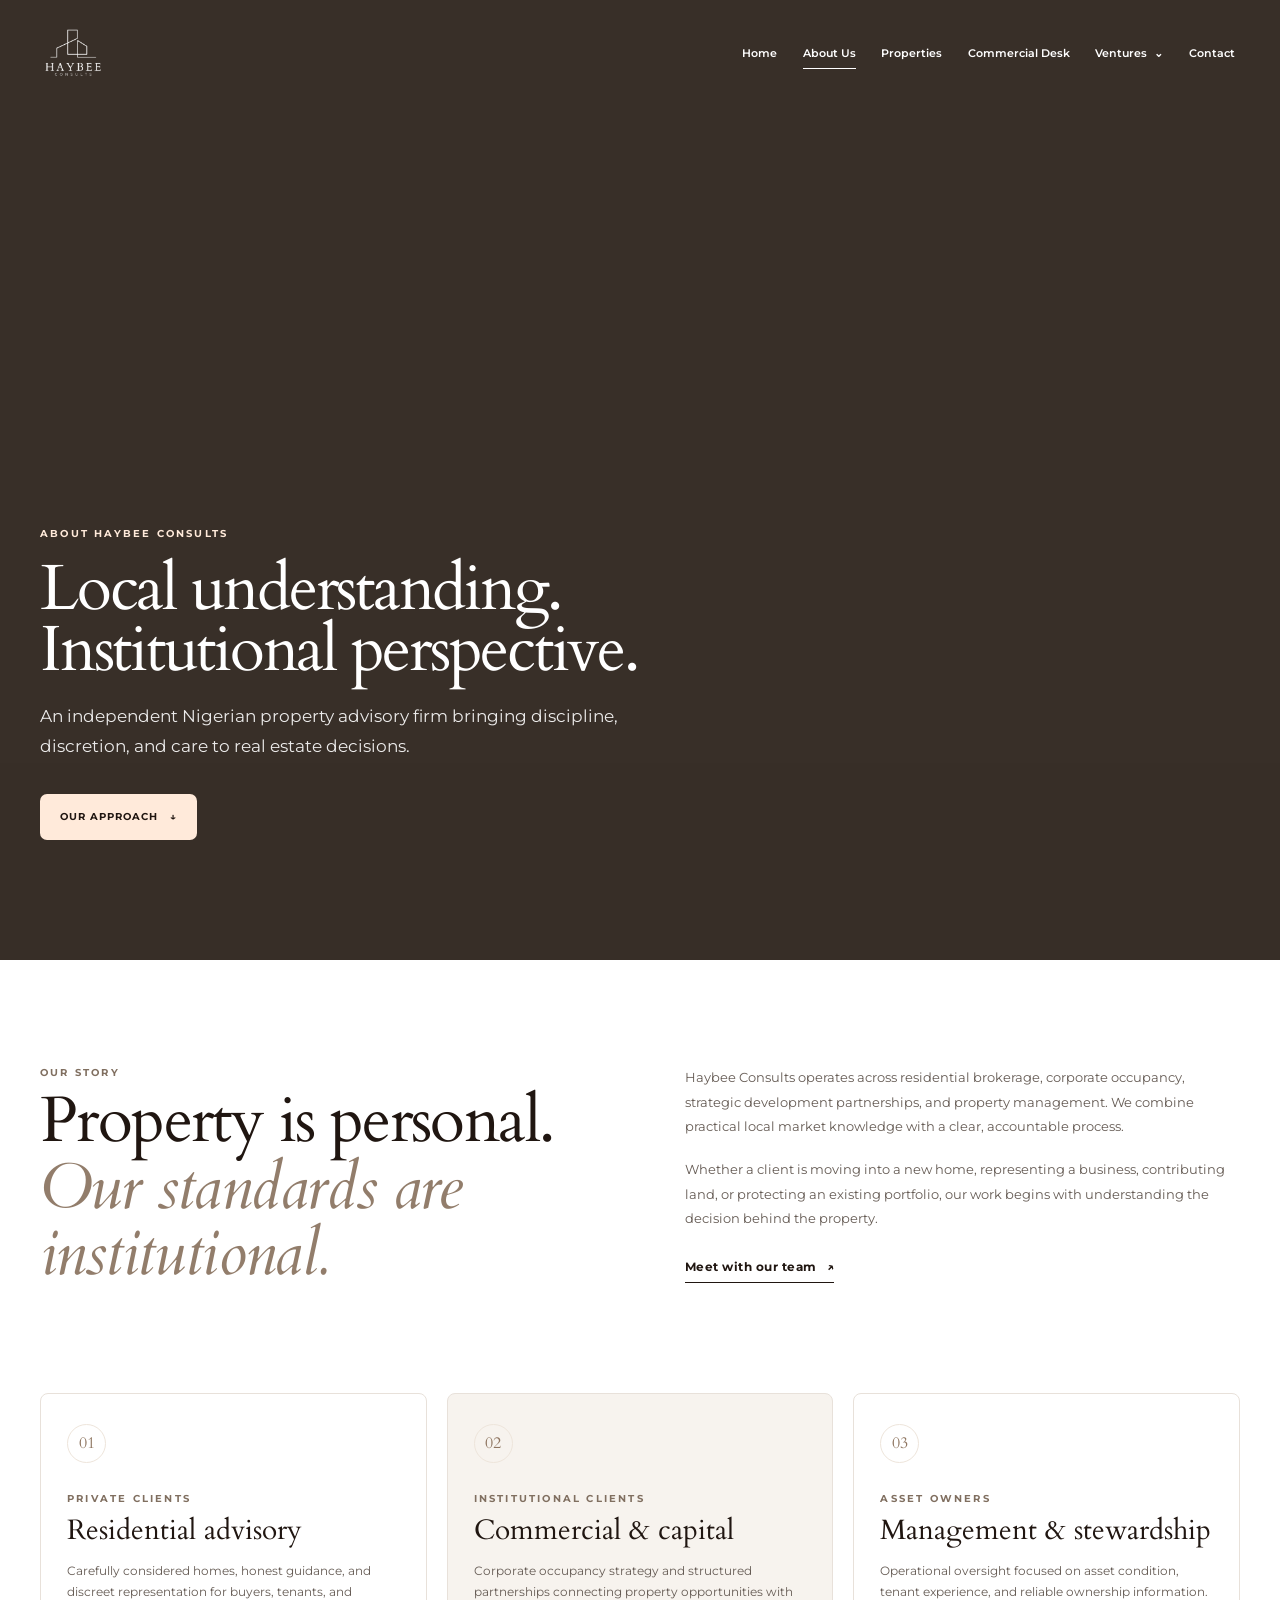
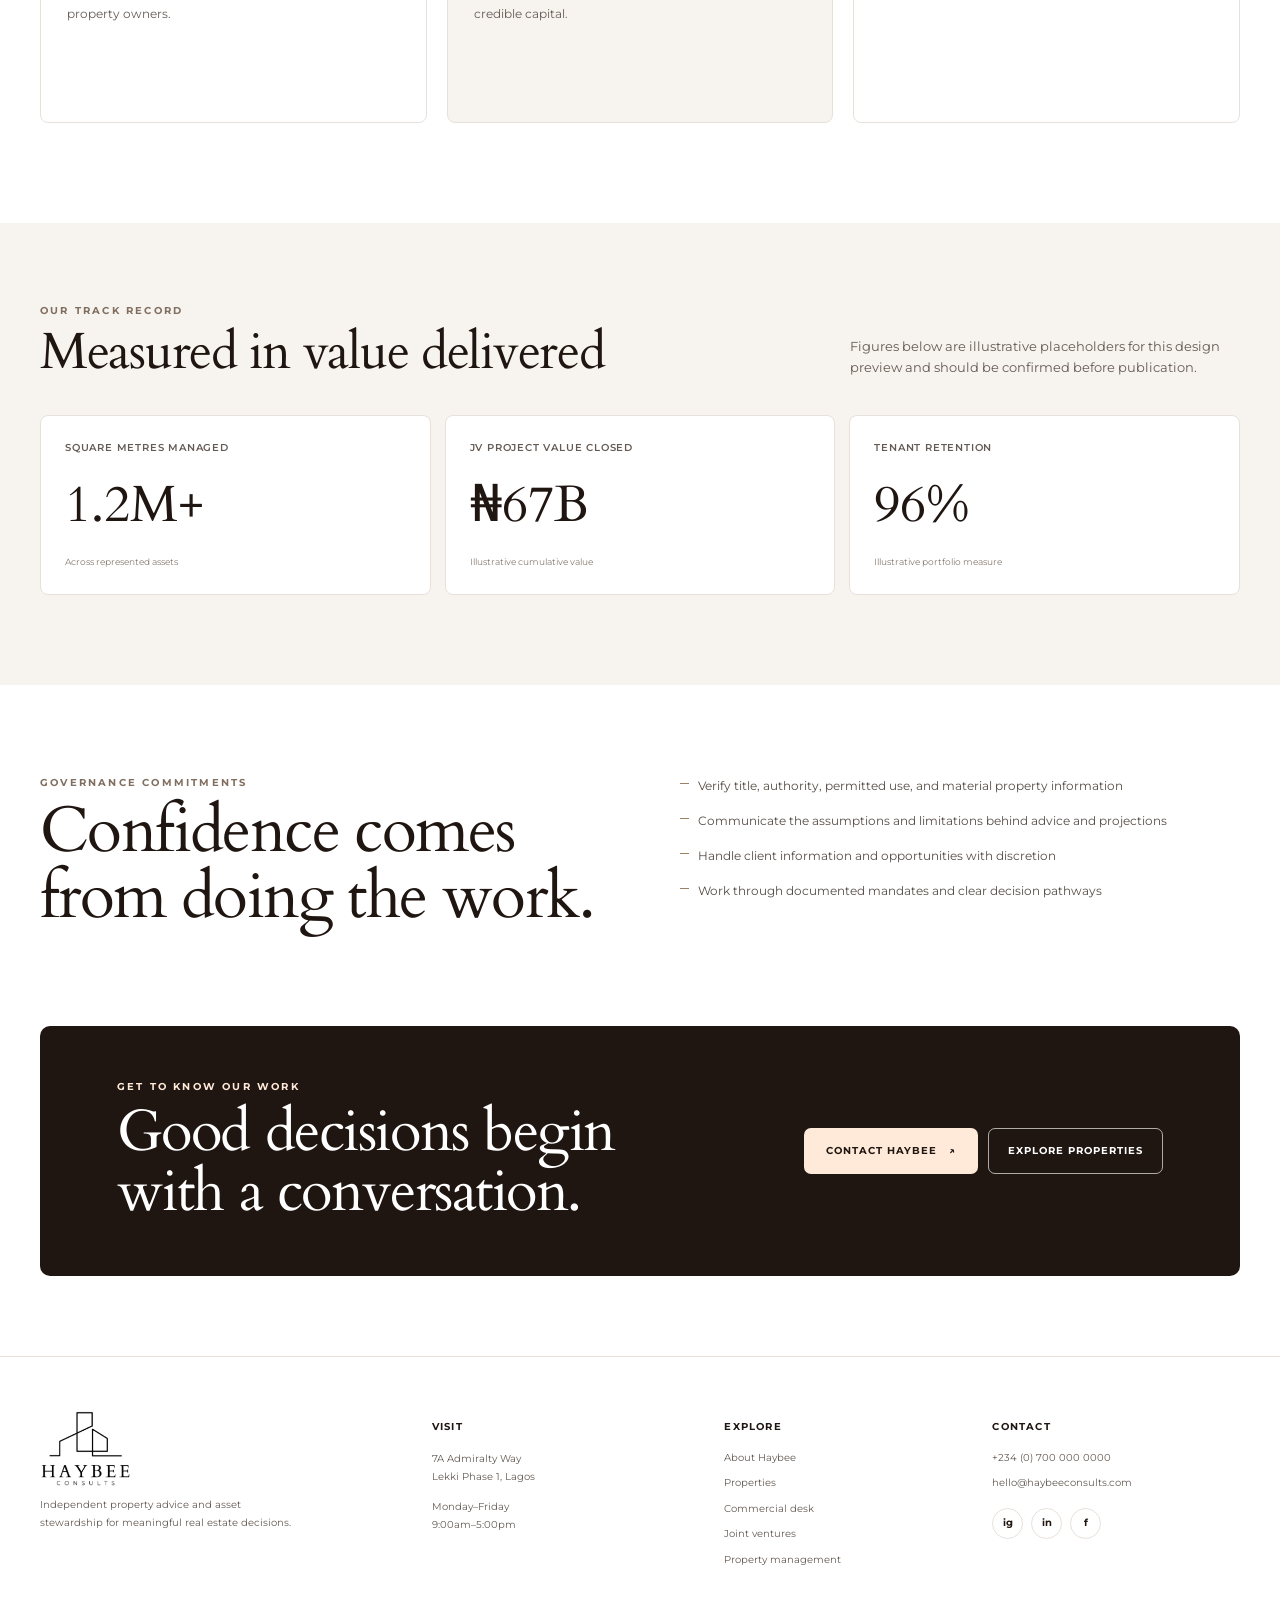
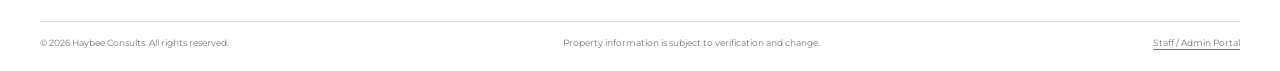
==== about.html @ 66739ade "first commit" ====
<!doctype html>
<html lang="en">
<head>
  <meta charset="utf-8"><meta name="viewport" content="width=device-width, initial-scale=1">
  <meta name="description" content="Learn about Haybee Consults, a Nigerian real estate and capital advisory firm.">
  <title>About Us | Haybee Consults</title>
  <link rel="preconnect" href="https://fonts.googleapis.com"><link rel="preconnect" href="https://fonts.gstatic.com" crossorigin>
  <link href="https://fonts.googleapis.com/css2?family=Cardo:wght@400;700&family=Montserrat:wght@400;500;600;700&display=swap" rel="stylesheet">
  <link rel="stylesheet" href="styles.css"><script defer src="app.js"></script>
</head>
<body>
  <header class="site-header"><a class="brand" href="index.html" aria-label="Haybee Consults home"><img src="assets/logo.png" alt="Haybee Consults"></a><button class="menu-toggle" type="button" aria-expanded="false" aria-label="Open navigation"><span></span><span></span></button><nav class="site-nav" aria-label="Main navigation"><a class="nav-link" href="index.html">Home</a><a class="nav-link active" href="about.html">About Us</a><a class="nav-link" href="properties.html">Properties</a><a class="nav-link" href="commercial.html">Commercial Desk</a><div class="nav-dropdown"><button class="dropdown-toggle" type="button" aria-expanded="false">Ventures <span aria-hidden="true">⌄</span></button><div class="dropdown-menu"><a href="joint-ventures.html">Joint Ventures</a><a href="property-management.html">Property Management</a></div></div><a class="nav-link" href="contact.html">Contact</a></nav></header>
  <main>
    <section class="hero hero-image" style="--hero-image:url('https://images.unsplash.com/photo-1448630360428-65456885c650?auto=format&fit=crop&w=2000&q=85')"><div class="hero-shade"></div><div class="hero-content"><p class="eyebrow light">About Haybee Consults</p><h1>Local understanding.<br>Institutional perspective.</h1><p class="hero-copy">An independent Nigerian property advisory firm bringing discipline, discretion, and care to real estate decisions.</p><a class="button button-light" href="#our-approach">Our approach <span aria-hidden="true">↓</span></a></div></section>
    <section class="section-wrap about-intro reveal" id="our-approach"><div><p class="eyebrow">Our story</p><h2>Property is personal.<br><em>Our standards are institutional.</em></h2></div><div><p>Haybee Consults operates across residential brokerage, corporate occupancy, strategic development partnerships, and property management. We combine practical local market knowledge with a clear, accountable process.</p><p>Whether a client is moving into a new home, representing a business, contributing land, or protecting an existing portfolio, our work begins with understanding the decision behind the property.</p><a class="text-link" href="contact.html">Meet with our team <span aria-hidden="true">↗</span></a></div></section>
    <section class="pillar-section section-wrap reveal"><article class="pillar-card"><span>01</span><p class="eyebrow">Private clients</p><h2>Residential advisory</h2><p>Carefully considered homes, honest guidance, and discreet representation for buyers, tenants, and property owners.</p></article><article class="pillar-card"><span>02</span><p class="eyebrow">Institutional clients</p><h2>Commercial &amp; capital</h2><p>Corporate occupancy strategy and structured partnerships connecting property opportunities with credible capital.</p></article><article class="pillar-card"><span>03</span><p class="eyebrow">Asset owners</p><h2>Management &amp; stewardship</h2><p>Operational oversight focused on asset condition, tenant experience, and reliable ownership information.</p></article></section>
    <section class="track-record reveal"><div class="section-wrap"><div class="section-heading"><div><p class="eyebrow">Our track record</p><h2>Measured in value delivered</h2></div><p class="section-intro">Figures below are illustrative placeholders for this design preview and should be confirmed before publication.</p></div><div class="metric-grid"><article><p>Square metres managed</p><strong>1.2M+</strong><span>Across represented assets</span></article><article><p>JV project value closed</p><strong>₦67B</strong><span>Illustrative cumulative value</span></article><article><p>Tenant retention</p><strong>96%</strong><span>Illustrative portfolio measure</span></article></div></div></section>
    <section class="section-wrap governance-section reveal"><div class="governance-copy"><p class="eyebrow">Governance commitments</p><h2>Confidence comes<br>from doing the work.</h2></div><ul class="dash-list"><li>Verify title, authority, permitted use, and material property information</li><li>Communicate the assumptions and limitations behind advice and projections</li><li>Handle client information and opportunities with discretion</li><li>Work through documented mandates and clear decision pathways</li></ul></section>
    <section class="cta-band section-wrap"><div><p class="eyebrow light">Get to know our work</p><h2>Good decisions begin<br>with a conversation.</h2></div><div class="cta-actions"><a class="button button-light" href="contact.html">Contact Haybee <span aria-hidden="true">↗</span></a><a class="button button-outline-light" href="properties.html">Explore properties</a></div></section>
  </main>
  <footer class="site-footer"><div class="footer-grid section-wrap"><div class="footer-about"><a class="footer-brand" href="index.html"><img src="assets/logo2.png" alt="Haybee Consults"></a><p>Independent property advice and asset stewardship for meaningful real estate decisions.</p></div><div><h2 class="footer-heading">Visit</h2><p>7A Admiralty Way<br>Lekki Phase 1, Lagos</p><p>Monday–Friday<br>9:00am–5:00pm</p></div><div><h2 class="footer-heading">Explore</h2><a href="about.html">About Haybee</a><a href="properties.html">Properties</a><a href="commercial.html">Commercial desk</a><a href="joint-ventures.html">Joint ventures</a><a href="property-management.html">Property management</a></div><div><h2 class="footer-heading">Contact</h2><a href="tel:+2347000000000">+234 (0) 700 000 0000</a><a href="mailto:hello@haybeeconsults.com">hello@haybeeconsults.com</a><div class="social-links"><a href="https://www.instagram.com/" aria-label="Instagram">ig</a><a href="https://www.linkedin.com/" aria-label="LinkedIn">in</a><a href="https://www.facebook.com/" aria-label="Facebook">f</a></div></div></div><div class="footer-bottom section-wrap"><p>© <span data-year></span> Haybee Consults. All rights reserved.</p><p>Property information is subject to verification and change.</p><a href="staff-portal.html">Staff / Admin Portal</a></div></footer>
</body>
</html>
---- styles.css ----
:root {
  --walnut: #201611;
  --charcoal: #212121;
  --cream: #ffeada;
  --paper: #fff;
  --sand: #f7f3ee;
  --sand-deep: #eee5db;
  --ink-soft: #655b54;
  --line: #e8e1da;
  --serif: "Cardo", Georgia, serif;
  --sans:
    "Montserrat", -apple-system, BlinkMacSystemFont, "Segoe UI", sans-serif;
  --content-width: 1200px;
}

* {
  box-sizing: border-box;
}
[hidden] {
  display: none !important;
}
html {
  scroll-behavior: smooth;
  scroll-padding-top: 100px;
}
body {
  margin: 0;
  color: var(--walnut);
  background: var(--paper);
  font-family: var(--sans);
  font-size: 15px;
  line-height: 1.65;
  -webkit-font-smoothing: antialiased;
}
body,
input,
select,
textarea,
button {
  font-family: var(--sans);
}
img,
video {
  display: block;
  max-width: 100%;
}
a {
  color: inherit;
  text-decoration: none;
}
button,
input,
select,
textarea {
  font: inherit;
}
button,
a {
  -webkit-tap-highlight-color: transparent;
}
::selection {
  color: var(--walnut);
  background: var(--cream);
}

.section-wrap {
  width: min(100% - 48px, var(--content-width));
  margin-inline: auto;
}
.section-heading {
  display: flex;
  align-items: end;
  justify-content: space-between;
  gap: 32px;
  margin-bottom: 36px;
}
.section-heading h2,
.intro h2,
.service-copy h2,
.form-layout h2,
.about-intro h2,
.governance-copy h2,
.contact-panel h2,
.deal-copy h2,
.cta-band h2 {
  margin: 8px 0 0;
  font: 400 clamp(2.45rem, 5vw, 4.3rem)/1.04 var(--serif);
  letter-spacing: -0.025em;
}
.section-heading h2 {
  font-size: clamp(2.2rem, 4vw, 3.4rem);
}
.eyebrow {
  margin: 0;
  color: #806f60;
  font-size: 10px;
  font-weight: 700;
  letter-spacing: 0.22em;
  line-height: 1.5;
  text-transform: uppercase;
}
.eyebrow.light {
  color: var(--cream);
}
.section-intro {
  max-width: 390px;
  margin: 0;
  color: var(--ink-soft);
  font-size: 13px;
}
.text-link {
  display: inline-flex;
  width: fit-content;
  align-items: center;
  gap: 10px;
  border-bottom: 1px solid currentColor;
  padding: 0 0 5px;
  font-size: 12px;
  font-weight: 700;
  letter-spacing: 0.04em;
  transition:
    color 0.2s ease,
    gap 0.2s ease;
}
.text-link:hover {
  gap: 15px;
  color: #866c56;
}

/* Floating navigation */
.site-header {
  position: fixed;
  z-index: 20;
  top: 18px;
  left: 50%;
  display: flex;
  width: min(calc(100% - 40px), 1260px);
  min-height: 70px;
  align-items: center;
  justify-content: space-between;
  gap: 24px;
  padding: 10px 24px;
  border: 1px solid transparent;
  border-radius: 12px;
  color: #fff;
  transform: translateX(-50%);
  transition:
    color 0.25s ease,
    background-color 0.25s ease,
    border-color 0.25s ease,
    box-shadow 0.25s ease,
    backdrop-filter 0.25s ease;
}
.site-header.scrolled {
  border-color: rgba(32, 22, 17, 0.08);
  color: var(--walnut);
  background: rgba(255, 255, 255, 0.86);
  box-shadow: 0 8px 30px rgba(32, 22, 17, 0.09);
  backdrop-filter: blur(18px);
  -webkit-backdrop-filter: blur(18px);
}
.brand {
  display: inline-flex;
  flex: 0 0 auto;
  align-items: center;
}
.brand img {
  width: 100%;
  height: 48px;
  object-fit: contain;
}
.site-header:not(.scrolled) .brand img {
  filter: brightness(0) invert(1);
}
.site-nav {
  display: flex;
  align-items: center;
  gap: clamp(12px, 2vw, 28px);
}
.nav-link,
.dropdown-toggle {
  position: relative;
  border: 0;
  padding: 8px 0;
  color: inherit;
  background: transparent;
  font-size: 11px;
  font-weight: 600;
  white-space: nowrap;
  transition: opacity 0.2s ease;
}
.nav-link::after,
.dropdown-toggle::after {
  position: absolute;
  right: 0;
  bottom: 1px;
  left: 0;
  height: 1px;
  background: currentColor;
  content: "";
  transform: scaleX(0);
  transform-origin: left;
  transition: transform 0.2s ease;
}
.nav-link:hover::after,
.nav-link.active::after,
.dropdown-toggle:hover::after {
  transform: scaleX(1);
}
.nav-dropdown {
  position: relative;
}
.dropdown-toggle {
  cursor: pointer;
}
.dropdown-toggle span {
  display: inline-block;
  margin-left: 4px;
  transition: transform 0.2s ease;
}
.nav-dropdown.open .dropdown-toggle span {
  transform: rotate(180deg);
}
.dropdown-menu {
  position: absolute;
  top: calc(100% + 15px);
  left: -18px;
  display: grid;
  min-width: 200px;
  gap: 2px;
  padding: 8px;
  border: 1px solid var(--line);
  border-radius: 10px;
  background: rgba(255, 255, 255, 0.98);
  box-shadow: 0 16px 36px rgba(32, 22, 17, 0.12);
  opacity: 0;
  pointer-events: none;
  transform: translateY(7px);
  transition:
    opacity 0.18s ease,
    transform 0.18s ease;
}
.nav-dropdown.open .dropdown-menu,
.nav-dropdown:hover .dropdown-menu,
.nav-dropdown:focus-within .dropdown-menu {
  opacity: 1;
  pointer-events: auto;
  transform: translateY(0);
}
.dropdown-menu a {
  padding: 10px 12px;
  border-radius: 6px;
  color: var(--walnut);
  font-size: 11px;
  transition: background 0.2s ease;
}
.dropdown-menu a:hover,
.dropdown-menu a.active {
  background: var(--sand);
}
.menu-toggle {
  display: none;
}
.portal-return {
  font-size: 12px;
  font-weight: 600;
}
.portal-page .site-header {
  border-color: var(--line);
  color: var(--walnut);
  background: rgba(255, 255, 255, 0.9);
  box-shadow: 0 8px 30px rgba(32, 22, 17, 0.08);
}
.portal-page .brand img {
  filter: none;
}
.property-page .site-header {
  border-color: var(--line);
  color: var(--walnut);
  background: rgba(255, 255, 255, 0.9);
  box-shadow: 0 8px 30px rgba(32, 22, 17, 0.08);
}
.property-page .brand img {
  filter: none;
}

/* Full-viewport page headers */
.hero {
  position: relative;
  display: flex;
  min-height: 100vh;
  min-height: 100svh;
  align-items: center;
  overflow: hidden;
  color: #fff;
  background-color: #51463c;
  background-position: center;
  background-size: cover;
}
.hero-image {
  background-image: var(--hero-image);
}
.hero-home {
  background: #4a423b;
}
.hero-video,
.hero-image::before {
  position: absolute;
  inset: 0;
  width: 100%;
  height: 100%;
  object-fit: cover;
}
.hero-image::before {
  background-image: var(--hero-image);
  background-position: center;
  background-size: cover;
  content: "";
}
.hero-shade {
  position: absolute;
  inset: 0;
  background: rgba(22, 16, 13, 0.43);
}
.hero-content {
  position: relative;
  z-index: 1;
  width: min(100% - 48px, var(--content-width));
  margin: 60px auto 0;
  padding: 60px 0 120px;
  animation: rise-in 0.8s both;
  position: relative;
  min-height: 100vh; /* or your desired full-screen height */
  display: flex;
  flex-direction: column;
  justify-content: flex-end; /* pushes content down to bottom */
  align-items: flex-start;
}
.hero-content h1 {
  max-width: 850px;
  margin: 18px 0 20px;
  font: 400 clamp(3rem, 5vw, 4rem)/0.95 var(--serif);
  letter-spacing: -0.035em;
}
.hero-copy {
  max-width: 600px;
  margin: 0 0 32px;
  color: rgba(255, 255, 255, 0.9);
  font-size: clamp(14px, 1.5vw, 17px);
  line-height: 1.8;
}
.scroll-cue {
  position: absolute;
  right: max(24px, calc((100vw - var(--content-width)) / 2));
  bottom: 34px;
  display: flex;
  align-items: center;
  gap: 14px;
  color: white;
  font-size: 10px;
  font-weight: 600;
  letter-spacing: 0.16em;
  text-transform: uppercase;
}
.scroll-cue span {
  font-size: 18px;
}
.button {
  display: inline-flex;
  min-height: 46px;
  align-items: center;
  justify-content: center;
  gap: 12px;
  border: 1px solid transparent;
  border-radius: 7px;
  padding: 12px 19px;
  cursor: pointer;
  font-size: 10px;
  font-weight: 700;
  letter-spacing: 0.1em;
  line-height: 1.35;
  text-align: center;
  text-transform: uppercase;
  transition:
    color 0.2s ease,
    background-color 0.2s ease,
    border-color 0.2s ease,
    transform 0.2s ease;
}
.button:hover {
  transform: translateY(-2px);
}
.button-light {
  color: var(--walnut);
  background: var(--cream);
}
.button-light:hover {
  background: #fff;
}
.button-dark {
  color: #fff;
  background: var(--walnut);
}
.button-dark:hover {
  background: #49372c;
}
.button-outline-light {
  border-color: rgba(255, 255, 255, 0.64);
  color: #fff;
  background: transparent;
}
.button-outline-light:hover {
  border-color: #fff;
  background: rgba(255, 255, 255, 0.1);
}
.button-outline-dark {
  border-color: var(--walnut);
  color: var(--walnut);
  background: transparent;
}
.button-outline-dark:hover {
  color: #fff;
  background: var(--walnut);
}

/* Homepage narrative and image panels */
.intro {
  max-width: 810px;
  padding-top: 106px;
  padding-bottom: 96px;
  text-align: center;
}
.intro h2 {
  margin-top: 14px;
}
.intro h2 em {
  color: #927d6b;
  font-weight: 400;
}
.intro > p:not(.eyebrow) {
  max-width: 620px;
  margin: 22px auto 0;
  color: var(--ink-soft);
  font-size: 14px;
  line-height: 1.9;
}
.intro .text-link {
  margin-top: 25px;
}
.service-section {
  display: grid;
  gap: 30px;
  padding-bottom: 100px;
}
.service-row {
  display: grid;
  min-height: 470px;
  grid-template-columns: 1fr 1fr;
  align-items: center;
  gap: clamp(36px, 8vw, 120px);
  padding: 32px;
  border-radius: 10px;
  background: var(--paper);
}
.service-row-reverse {
  background: var(--sand);
}
.service-row-reverse .service-copy {
  order: 2;
}
.service-row-reverse .service-photo {
  order: 1;
}
.service-copy {
  max-width: 460px;
  padding: 28px;
}
.service-copy h2 {
  margin-top: 14px;
  font-size: clamp(2.35rem, 4.2vw, 3.75rem);
}
.dash-list {
  display: grid;
  gap: 12px;
  margin: 24px 0 28px;
  padding: 0;
  color: #574d46;
  font-size: 12px;
  line-height: 1.75;
  list-style: none;
}
.dash-list li {
  position: relative;
  padding-left: 18px;
}
.dash-list li::before {
  position: absolute;
  top: 0.68em;
  left: 0;
  width: 9px;
  height: 1px;
  background: #9c8068;
  content: "";
}
.service-photo {
  display: block;
  width: 100%;
  aspect-ratio: 1;
  overflow: hidden;
  border-radius: 8px;
  background: var(--sand);
}
.service-photo img {
  width: 100%;
  height: 100%;
  object-fit: cover;
  transition: transform 0.7s cubic-bezier(0.2, 0.7, 0.2, 1);
}
.service-photo:hover img {
  transform: scale(1.035);
}
.featured-section {
  padding: 86px 0 100px;
  background: var(--sand);
}
.property-grid {
  display: grid;
  grid-template-columns: repeat(3, minmax(0, 1fr));
  gap: 28px;
}
.property-card {
  display: block;
  min-width: 0;
  transition: transform 0.25s ease;
}
.property-card:hover {
  transform: translateY(-4px);
}
.property-image {
  position: relative;
  overflow: hidden;
  aspect-ratio: 1 / 0.82;
  border-radius: 8px;
  background: var(--sand-deep);
}
.property-image img {
  width: 100%;
  height: 100%;
  object-fit: cover;
  transition: transform 0.6s ease;
}
.property-card:hover .property-image img {
  transform: scale(1.035);
}
.property-tag {
  position: absolute;
  bottom: 12px;
  left: 12px;
  max-width: calc(100% - 24px);
  border-radius: 4px;
  padding: 7px 10px;
  color: var(--walnut);
  background: rgba(255, 255, 255, 0.93);
  font-size: 9px;
  font-weight: 700;
  letter-spacing: 0.08em;
  text-transform: uppercase;
}
.property-info {
  display: flex;
  align-items: start;
  justify-content: space-between;
  gap: 12px;
  padding-top: 14px;
}
.property-info h3 {
  margin: 0;
  font: 400 21px/1.2 var(--serif);
}
.property-info p {
  margin: 6px 0 0;
  color: var(--ink-soft);
  font-size: 10px;
}
.property-info strong {
  flex: 0 0 auto;
  padding-top: 3px;
  font-size: 11px;
}
.featured-section .section-heading {
  align-items: end;
}

/* Inner pages */
.listing-section,
.content-section,
.contact-directory {
  padding-top: 90px;
  padding-bottom: 95px;
}
.filter-bar {
  display: flex;
  flex-wrap: wrap;
  align-items: end;
  gap: 14px;
  margin-bottom: 30px;
  padding: 17px;
  border: 1px solid var(--line);
  border-radius: 8px;
  background: #fff;
}
.filter-bar label {
  display: grid;
  min-width: 170px;
  gap: 6px;
  color: #75685d;
  font-size: 9px;
  font-weight: 700;
  letter-spacing: 0.13em;
  text-transform: uppercase;
}
.filter-bar select,
.contact-form input,
.contact-form select,
.contact-form textarea,
.inline-form input {
  width: 100%;
  min-height: 43px;
  border: 1px solid #ded5cc;
  border-radius: 5px;
  padding: 10px 12px;
  color: var(--walnut);
  background: #fff;
  font-size: 12px;
  outline: none;
  transition:
    border-color 0.2s ease,
    box-shadow 0.2s ease;
}
.price-filter input[type="range"] {
  min-height: 18px;
  margin: 4px 0;
  padding: 0;
  accent-color: var(--walnut);
}
.price-filter span {
  color: var(--ink-soft);
  font-size: 9px;
  font-weight: 500;
  letter-spacing: normal;
  text-transform: none;
}
.filter-bar select:focus,
.contact-form input:focus,
.contact-form select:focus,
.contact-form textarea:focus,
.inline-form input:focus {
  border-color: #967d68;
  box-shadow: 0 0 0 3px rgba(150, 125, 104, 0.12);
}
.filter-count {
  margin: 0 0 10px auto;
  color: var(--ink-soft);
  font-size: 10px;
}
.catalog-grid {
  row-gap: 36px;
}
.empty-state {
  margin: 30px 0;
  padding: 30px;
  border-radius: 8px;
  background: var(--sand);
  color: var(--ink-soft);
  text-align: center;
}
.commercial-grid {
  display: grid;
  grid-template-columns: repeat(2, minmax(0, 1fr));
  gap: 20px;
}
.commercial-card {
  padding: 30px;
  border: 1px solid var(--line);
  border-radius: 8px;
  background: #fff;
  transition:
    border-color 0.2s ease,
    transform 0.2s ease;
}
.commercial-card:hover {
  border-color: #c9b9a7;
  transform: translateY(-3px);
}
.commercial-card h3,
.directory-grid h3 {
  margin: 8px 0 20px;
  font: 400 30px/1.15 var(--serif);
}
.commercial-card dl {
  margin: 0 0 24px;
}
.commercial-card dl div {
  display: flex;
  justify-content: space-between;
  gap: 16px;
  padding: 12px 0;
  border-top: 1px solid var(--line);
  font-size: 11px;
}
.commercial-card dt {
  color: var(--ink-soft);
}
.commercial-card dd {
  margin: 0;
  font-weight: 600;
  text-align: right;
}
.content-section {
  padding-top: 85px;
}
.form-section {
  padding: 90px 0;
  background: var(--sand);
}
.form-layout {
  display: grid;
  grid-template-columns: 0.8fr 1.2fr;
  align-items: start;
  gap: 80px;
}
.form-layout > div {
  position: sticky;
  top: 120px;
}
.form-layout > div > p:not(.eyebrow) {
  max-width: 370px;
  margin-top: 20px;
  color: var(--ink-soft);
  font-size: 13px;
  line-height: 1.9;
}
.contact-form {
  display: grid;
  grid-template-columns: repeat(2, minmax(0, 1fr));
  gap: 17px;
  padding: 28px;
  border: 1px solid var(--line);
  border-radius: 8px;
  background: #fff;
}
.contact-form label,
.inline-form label {
  display: grid;
  align-content: start;
  gap: 7px;
  color: var(--walnut);
  font-size: 10px;
  font-weight: 700;
  letter-spacing: 0.04em;
}
.contact-form input,
.contact-form select,
.contact-form textarea {
  font-weight: 400;
  letter-spacing: normal;
  resize: vertical;
}
.form-wide {
  grid-column: 1 / -1;
}
.form-message {
  margin: 0;
  color: #526b4c;
  font-size: 11px;
  line-height: 1.6;
}
.cta-band {
  display: flex;
  min-height: 250px;
  align-items: center;
  justify-content: space-between;
  gap: 35px;
  margin-top: 0;
  margin-bottom: 80px;
  border-radius: 10px;
  padding: 42px clamp(28px, 6vw, 80px);
  color: #fff;
  background: var(--walnut);
}
.cta-band h2 {
  margin-top: 9px;
  font-size: clamp(2.4rem, 4.5vw, 3.65rem);
}
.cta-actions {
  display: flex;
  flex-wrap: wrap;
  justify-content: flex-end;
  gap: 10px;
}
.cta-actions .button {
  min-width: 174px;
}

/* Joint ventures, landlord services, about and contact */
.deal-section {
  display: grid;
  grid-template-columns: 0.85fr 1.15fr;
  align-items: start;
  gap: 70px;
  padding-top: 75px;
  padding-bottom: 100px;
}
.deal-copy {
  position: sticky;
  top: 120px;
  padding-top: 15px;
}
.deal-copy h2 {
  font-size: clamp(2.5rem, 4.3vw, 3.8rem);
}
.deal-copy .dash-list {
  margin-top: 27px;
}
.deal-form {
  grid-template-columns: 1fr;
}
.deal-form h3 {
  grid-column: 1 / -1;
  margin: 0 0 4px;
  font: 400 29px var(--serif);
}
.investment-section {
  padding: 90px 0;
  background: var(--sand);
}
.metric-grid {
  display: grid;
  grid-template-columns: repeat(3, minmax(0, 1fr));
  gap: 14px;
}
.metric-grid article {
  display: grid;
  min-height: 180px;
  align-content: space-between;
  padding: 24px;
  border: 1px solid var(--line);
  border-radius: 8px;
  background: #fff;
}
.metric-grid p {
  margin: 0;
  color: var(--ink-soft);
  font-size: 10px;
  font-weight: 600;
  letter-spacing: 0.08em;
  text-transform: uppercase;
}
.metric-grid strong {
  font: 400 clamp(2.4rem, 4vw, 3.7rem)/1 var(--serif);
}
.metric-grid span {
  color: #897b70;
  font-size: 9px;
}
.deal-structure {
  display: grid;
  grid-template-columns: 0.8fr 1fr 1.1fr;
  align-items: start;
  gap: 36px;
  margin-top: 34px;
  padding: 30px;
  border: 1px solid var(--line);
  border-radius: 8px;
  background: #fff;
}
.deal-structure h3 {
  margin: 8px 0;
  font: 400 30px/1.1 var(--serif);
}
.deal-structure .dash-list {
  margin-top: 0;
}
.inline-form {
  display: grid;
  gap: 10px;
}
.pillar-section {
  display: grid;
  grid-template-columns: repeat(3, minmax(0, 1fr));
  gap: 20px;
  padding-top: 25px;
  padding-bottom: 100px;
}
.pillar-card {
  position: relative;
  min-height: 330px;
  padding: 30px 26px;
  border: 1px solid var(--line);
  border-radius: 8px;
  background: #fff;
}
.pillar-card:nth-child(2) {
  background: var(--sand);
}
.pillar-card > span {
  display: inline-grid;
  width: 39px;
  height: 39px;
  place-items: center;
  border: 1px solid var(--sand-deep);
  border-radius: 50%;
  color: #8e7560;
  font: 16px var(--serif);
}
.pillar-card .eyebrow {
  margin-top: 28px;
}
.pillar-card h2 {
  margin: 8px 0 14px;
  font: 400 28px/1.15 var(--serif);
}
.pillar-card p:not(.eyebrow) {
  color: var(--ink-soft);
  font-size: 12px;
  line-height: 1.8;
}
.pillar-card .dash-list {
  gap: 7px;
  margin: 14px 0 0;
  font-size: 11px;
}
.about-intro {
  display: grid;
  grid-template-columns: 1fr 1fr;
  gap: 90px;
  padding-top: 105px;
  padding-bottom: 80px;
}
.about-intro h2 {
  font-size: clamp(2.6rem, 5vw, 4rem);
}
.about-intro h2 em {
  color: #927d6b;
}
.about-intro > div:nth-child(2) > p {
  margin: 0 0 18px;
  color: var(--ink-soft);
  font-size: 13px;
  line-height: 1.9;
}
.about-intro .text-link {
  margin-top: 8px;
}
.track-record {
  padding: 80px 0 90px;
  background: var(--sand);
}
.governance-section {
  display: grid;
  grid-template-columns: 1fr 1fr;
  gap: 80px;
  padding-top: 90px;
  padding-bottom: 95px;
}
.governance-copy h2 {
  font-size: clamp(2.6rem, 5vw, 4rem);
}
.governance-section .dash-list {
  margin-top: 0;
}
.directory-grid {
  display: grid;
  grid-template-columns: repeat(3, minmax(0, 1fr));
  gap: 18px;
}
.directory-grid article {
  display: flex;
  min-height: 220px;
  flex-direction: column;
  align-items: flex-start;
  padding: 25px;
  border: 1px solid var(--line);
  border-radius: 8px;
}
.directory-grid h3 {
  margin: 8px 0 14px;
}
.directory-grid > article > a {
  margin-top: 7px;
  color: var(--ink-soft);
  font-size: 11px;
}
.directory-grid > article > a:hover {
  color: var(--walnut);
  text-decoration: underline;
}
.contact-lower {
  display: grid;
  grid-template-columns: 1fr 1fr;
  align-items: start;
  gap: 30px;
  padding-top: 0;
  padding-bottom: 100px;
}
.map-card {
  overflow: hidden;
  border: 1px solid var(--line);
  border-radius: 8px;
}
.map-art {
  position: relative;
  display: grid;
  min-height: 390px;
  place-items: center;
  overflow: hidden;
  background: #eeeae2;
}
.map-art::before,
.map-art::after {
  position: absolute;
  width: 120%;
  height: 1px;
  background: #d3c9bd;
  content: "";
  transform: rotate(-24deg);
}
.map-art::after {
  transform: rotate(48deg);
}
.map-pin {
  position: relative;
  z-index: 1;
  display: grid;
  width: 45px;
  height: 45px;
  place-items: center;
  border: 1px solid rgba(32, 22, 17, 0.2);
  border-radius: 50%;
  color: #fff;
  background: var(--walnut);
  box-shadow: 0 0 0 9px rgba(32, 22, 17, 0.08);
  font-size: 12px;
}
.map-label {
  position: absolute;
  z-index: 1;
  bottom: 20px;
  left: 20px;
  min-width: 220px;
  padding: 15px 18px;
  border: 1px solid rgba(32, 22, 17, 0.08);
  border-radius: 6px;
  background: rgba(255, 255, 255, 0.95);
}
.map-label h3 {
  margin: 5px 0;
  font: 400 22px var(--serif);
}
.map-label p:last-child {
  margin: 0;
  color: var(--ink-soft);
  font-size: 10px;
}
.map-caption {
  display: flex;
  justify-content: space-between;
  gap: 14px;
  padding: 13px 15px;
  font-size: 10px;
}
.map-caption span {
  color: var(--ink-soft);
}
.contact-panel {
  padding: 18px;
}
.contact-panel h2 {
  margin-bottom: 22px;
  font-size: 38px;
}
.contact-panel .contact-form {
  padding: 0;
  border: 0;
}

/* Individual property detail */
.property-detail-page {
  padding-top: 100px;
}
.detail-back {
  margin-bottom: 22px;
}
.detail-layout {
  display: grid;
  grid-template-columns: 1.15fr 0.85fr;
  align-items: start;
  gap: 50px;
  padding-bottom: 85px;
}
.detail-image {
  overflow: hidden;
  aspect-ratio: 1 / 0.78;
  border-radius: 8px;
  background: var(--sand);
}
.detail-image img {
  width: 100%;
  height: 100%;
  object-fit: cover;
}
.detail-copy {
  padding-top: 12px;
}
.detail-copy h1 {
  margin: 10px 0;
  font: 400 clamp(2.7rem, 5vw, 4.4rem)/1.02 var(--serif);
}
.detail-price {
  display: block;
  margin: 18px 0;
  font: 400 30px var(--serif);
}
.detail-description {
  color: var(--ink-soft);
  font-size: 13px;
  line-height: 1.9;
}
.detail-facts {
  display: grid;
  grid-template-columns: repeat(2, minmax(0, 1fr));
  margin: 24px 0;
  border-top: 1px solid var(--line);
}
.detail-facts div {
  padding: 13px 8px 13px 0;
  border-bottom: 1px solid var(--line);
}
.detail-facts dt {
  color: var(--ink-soft);
  font-size: 9px;
  letter-spacing: 0.1em;
  text-transform: uppercase;
}
.detail-facts dd {
  margin: 4px 0 0;
  font-size: 12px;
  font-weight: 600;
}
.detail-features {
  margin: 22px 0 27px;
}
.detail-loading,
.detail-not-found {
  min-height: 320px;
  padding: 60px 0;
  color: var(--ink-soft);
}
.detail-cta-row {
  display: flex;
  flex-wrap: wrap;
  gap: 10px;
}
.detail-cta-row .button {
  min-width: 180px;
}

/* Footer */
.site-footer {
  padding-top: 54px;
  border-top: 1px solid var(--line);
  background: #fff;
}
.footer-grid {
  display: grid;
  grid-template-columns: 1.4fr 1fr 0.9fr 1fr;
  gap: 45px;
  padding-bottom: 44px;
}
.footer-brand img {
  width: 100%;
  height: 76px;
  object-fit: contain;
  object-position: left center;
  filter: brightness(0);
}
.footer-about p,
.footer-grid > div > p {
  max-width: 260px;
  margin: 9px 0 0;
  color: var(--ink-soft);
  font-size: 10px;
  line-height: 1.8;
}
.footer-grid > div > p + p {
  margin-top: 12px;
}
.footer-heading {
  margin: 9px 0 17px;
  font: 700 10px var(--sans);
  letter-spacing: 0.12em;
  text-transform: uppercase;
}
.footer-grid > div:not(.footer-about) > a:not(.footer-brand) {
  display: block;
  width: fit-content;
  margin: 0 0 9px;
  color: var(--ink-soft);
  font-size: 10px;
}
.footer-grid > div > a:hover {
  color: var(--walnut);
  text-decoration: underline;
  text-underline-offset: 3px;
}
.social-links {
  display: flex;
  gap: 8px;
  margin-top: 16px;
}
.social-links a {
  display: grid;
  width: 31px;
  height: 31px;
  place-items: center;
  border: 1px solid var(--line);
  border-radius: 50%;
  color: var(--walnut);
  font-size: 10px;
  font-weight: 700;
  transition:
    color 0.2s ease,
    background 0.2s ease;
}
.social-links a:hover {
  color: #fff;
  background: var(--walnut);
}
.footer-bottom {
  display: flex;
  flex-wrap: wrap;
  align-items: center;
  justify-content: space-between;
  gap: 12px;
  padding-top: 14px;
  padding-bottom: 20px;
  border-top: 1px solid var(--line);
  color: #81776e;
  font-size: 9px;
}
.footer-bottom p {
  margin: 0;
}
.footer-bottom a {
  text-decoration: underline;
  text-underline-offset: 3px;
}
.portal-content {
  min-height: 100vh;
  display: flex;
  flex-direction: column;
  align-items: flex-start;
  justify-content: center;
  padding-top: 90px;
  padding-bottom: 80px;
}
.portal-content h1 {
  max-width: 760px;
  margin: 12px 0;
  font: 400 clamp(3rem, 7vw, 6rem)/1 var(--serif);
}
.portal-content > p:not(.eyebrow) {
  max-width: 620px;
  margin: 0 0 25px;
  color: var(--ink-soft);
}

/* Entrance and scroll animations */
.reveal {
  opacity: 0;
  transform: translateY(22px);
  transition:
    opacity 0.7s ease,
    transform 0.7s cubic-bezier(0.2, 0.7, 0.2, 1);
}
.reveal.is-visible {
  opacity: 1;
  transform: translateY(0);
}
@keyframes rise-in {
  from {
    opacity: 0;
    transform: translateY(18px);
  }
  to {
    opacity: 1;
    transform: translateY(0);
  }
}
@media (prefers-reduced-motion: reduce) {
  *,
  *::before,
  *::after {
    scroll-behavior: auto !important;
    animation-duration: 0.01ms !important;
    animation-iteration-count: 1 !important;
    transition-duration: 0.01ms !important;
  }
  .reveal {
    opacity: 1;
    transform: none;
  }
}

@media (min-width: 1500px) {
  .hero-content {
    padding-top: 70px;
  }
}

@media (max-width: 1050px) {
  .site-header {
    width: min(calc(100% - 28px), 900px);
    min-height: 64px;
    padding-inline: 18px;
  }
  .brand img {
    width: 100%;
  }
  .site-nav {
    gap: 15px;
  }
  .nav-link,
  .dropdown-toggle {
    font-size: 10px;
  }
  .deal-section {
    gap: 35px;
  }
  .deal-structure {
    grid-template-columns: 1fr 1fr;
  }
  .deal-structure .inline-form {
    grid-column: 1 / -1;
    grid-template-columns: 1fr auto;
    align-items: end;
  }
  .deal-structure .inline-form .form-message {
    grid-column: 1 / -1;
  }
}
@media (max-width: 780px) {
  .section-wrap {
    width: min(100% - 36px, var(--content-width));
  }
  .site-header {
    top: 10px;
    width: calc(100% - 24px);
    min-height: 58px;
    padding: 7px 12px 7px 15px;
  }
  .brand img {
    width: 100%;
    height: 42px;
  }
  .menu-toggle {
    display: grid;
    width: 38px;
    height: 38px;
    align-content: center;
    justify-items: center;
    gap: 5px;
    border: 1px solid currentColor;
    border-radius: 6px;
    color: inherit;
    background: transparent;
    cursor: pointer;
  }
  .menu-toggle span {
    width: 16px;
    height: 1px;
    background: currentColor;
    transition: transform 0.2s ease;
  }
  .menu-toggle[aria-expanded="true"] span:first-child {
    transform: translateY(3px) rotate(45deg);
  }
  .menu-toggle[aria-expanded="true"] span:last-child {
    transform: translateY(-3px) rotate(-45deg);
  }
  .site-nav {
    position: absolute;
    top: calc(100% + 8px);
    right: 0;
    left: 0;
    display: none;
    align-items: stretch;
    gap: 0;
    padding: 10px 15px 15px;
    border: 1px solid rgba(32, 22, 17, 0.08);
    border-radius: 8px;
    color: var(--walnut);
    background: rgba(255, 255, 255, 0.97);
    box-shadow: 0 14px 32px rgba(32, 22, 17, 0.12);
  }
  .site-header.menu-open .site-nav {
    display: grid;
    animation: rise-in 0.2s both;
  }
  .nav-link,
  .dropdown-toggle {
    display: block;
    width: 100%;
    padding: 12px 4px;
    border-bottom: 1px solid var(--line);
    font-size: 12px;
    text-align: left;
  }
  .nav-link::after,
  .dropdown-toggle::after {
    display: none;
  }
  .dropdown-menu {
    position: static;
    display: none;
    min-width: 0;
    gap: 0;
    margin: 0 0 5px 10px;
    padding: 0 0 0 8px;
    border: 0;
    border-left: 1px solid var(--line);
    border-radius: 0;
    box-shadow: none;
    opacity: 1;
    pointer-events: auto;
    transform: none;
  }
  .nav-dropdown.open .dropdown-menu {
    display: grid;
  }
  .dropdown-menu a {
    padding: 10px;
  }
  .hero-content {
    width: min(100% - 40px, var(--content-width));
    margin-top: 45px;
    padding: 55px 0 85px;
  }
  .hero-content h1 {
    max-width: 650px;
    font-size: clamp(3rem, 5vw, 5rem);
  }
  .hero-copy {
    max-width: 500px;
  }
  .section-heading {
    align-items: flex-start;
    flex-direction: column;
    gap: 12px;
    margin-bottom: 26px;
  }
  .intro {
    padding-top: 78px;
    padding-bottom: 70px;
  }
  .service-section {
    gap: 20px;
    padding-bottom: 70px;
  }
  .service-row {
    min-height: 0;
    grid-template-columns: 1fr 1fr;
    gap: 20px;
    padding: 16px;
  }
  .service-copy {
    padding: 12px;
  }
  .service-copy h2 {
    font-size: clamp(2rem, 5vw, 2.8rem);
  }
  .service-copy .dash-list {
    gap: 8px;
    margin: 15px 0 19px;
    font-size: 10px;
  }
  .service-copy .text-link {
    font-size: 10px;
  }
  .featured-section {
    padding: 68px 0 72px;
  }
  .property-grid {
    grid-template-columns: repeat(2, minmax(0, 1fr));
    gap: 22px 16px;
  }
  .property-info {
    display: block;
  }
  .property-info strong {
    display: inline-block;
    margin-top: 8px;
  }
  .filter-bar {
    align-items: stretch;
  }
  .filter-bar label {
    flex: 1 1 42%;
    min-width: 140px;
  }
  .filter-count {
    flex: 1 0 100%;
    margin: 0;
  }
  .commercial-grid {
    gap: 14px;
  }
  .form-layout {
    grid-template-columns: 1fr;
    gap: 30px;
  }
  .form-layout > div,
  .deal-copy {
    position: static;
  }
  .deal-section {
    grid-template-columns: 1fr;
    gap: 28px;
    padding-top: 60px;
    padding-bottom: 70px;
  }
  .deal-copy {
    max-width: 620px;
  }
  .deal-structure {
    grid-template-columns: 1fr 1fr;
    gap: 22px;
    padding: 22px;
  }
  .deal-structure .inline-form {
    grid-column: 1 / -1;
  }
  .about-intro {
    grid-template-columns: 1fr;
    gap: 24px;
    padding-top: 76px;
    padding-bottom: 65px;
  }
  .governance-section {
    grid-template-columns: 1fr;
    gap: 25px;
    padding-top: 70px;
    padding-bottom: 70px;
  }
  .contact-lower {
    grid-template-columns: 1fr;
    gap: 28px;
    padding-bottom: 70px;
  }
  .contact-directory {
    padding-top: 70px;
    padding-bottom: 70px;
  }
  .directory-grid {
    grid-template-columns: repeat(2, minmax(0, 1fr));
  }
  .detail-layout {
    grid-template-columns: 1fr;
    gap: 25px;
  }
  .detail-image {
    aspect-ratio: 1 / 0.74;
  }
  .cta-band {
    min-height: 0;
    margin-bottom: 55px;
    padding: 32px;
  }
  .cta-actions {
    align-items: flex-start;
    flex-direction: column;
  }
  .cta-actions .button {
    min-width: 190px;
  }
  .footer-grid {
    grid-template-columns: repeat(2, minmax(0, 1fr));
    gap: 28px 24px;
  }
}
@media (max-width: 540px) {
  .section-wrap {
    width: min(100% - 32px, var(--content-width));
  }
  .hero {
    min-height: 100vh;
    min-height: 100svh;
  }
  .hero-content {
    width: min(100% - 34px, var(--content-width));
    margin-top: 45px;
    padding: 60px 0 120px;
  }
  .hero-content h1 {
    font-size: clamp(2.5rem, 5vw, 3rem);
  }
  .hero-copy {
    font-size: 13px;
  }
  .scroll-cue {
    right: 18px;
    bottom: 24px;
    font-size: 8px;
  }
  .intro {
    padding-top: 68px;
    padding-bottom: 60px;
  }
  .intro h2,
  .section-heading h2 {
    font-size: 2.45rem;
  }
  .service-section {
    gap: 15px;
  }
  .service-row,
  .service-row-reverse {
    grid-template-columns: 1fr;
    gap: 14px;
    padding: 14px;
  }
  .service-row-reverse .service-copy,
  .service-row-reverse .service-photo {
    order: initial;
  }
  .service-copy {
    padding: 11px 6px 12px;
  }
  .service-copy h2 {
    font-size: 2.45rem;
  }
  .service-copy .dash-list {
    font-size: 11px;
  }
  .service-photo {
    aspect-ratio: 1;
  }
  .property-grid {
    grid-template-columns: 1fr;
    gap: 24px;
  }
  .property-info {
    display: flex;
  }
  .property-info strong {
    margin-top: 0;
  }
  .property-image {
    aspect-ratio: 1 / 0.8;
  }
  .listing-section,
  .content-section {
    padding-top: 62px;
    padding-bottom: 65px;
  }
  .filter-bar {
    gap: 12px;
  }
  .filter-bar label {
    flex-basis: 100%;
  }
  .commercial-grid {
    grid-template-columns: 1fr;
  }
  .commercial-card {
    padding: 23px;
  }
  .form-section {
    padding: 65px 0;
  }
  .contact-form {
    grid-template-columns: 1fr;
    gap: 14px;
    padding: 20px;
  }
  .form-wide {
    grid-column: auto;
  }
  .deal-structure {
    grid-template-columns: 1fr;
  }
  .deal-structure .inline-form {
    grid-column: auto;
    grid-template-columns: 1fr;
  }
  .deal-structure .inline-form .form-message {
    grid-column: auto;
  }
  .metric-grid {
    grid-template-columns: 1fr;
  }
  .metric-grid article {
    min-height: 150px;
  }
  .pillar-section {
    grid-template-columns: 1fr;
    gap: 13px;
    padding-bottom: 65px;
  }
  .pillar-card {
    min-height: 0;
    padding: 23px;
  }
  .pillar-card .eyebrow {
    margin-top: 19px;
  }
  .track-record,
  .investment-section {
    padding: 65px 0;
  }
  .directory-grid {
    grid-template-columns: 1fr;
  }
  .directory-grid article {
    min-height: 0;
  }
  .map-art {
    min-height: 300px;
  }
  .map-caption {
    align-items: flex-start;
    flex-direction: column;
    gap: 4px;
  }
  .contact-panel {
    padding: 4px 0;
  }
  .contact-panel .contact-form {
    padding: 0;
  }
  .cta-band {
    align-items: stretch;
    flex-direction: column;
    gap: 25px;
    margin-bottom: 42px;
    padding: 27px 22px;
  }
  .cta-band h2 {
    font-size: 2.55rem;
  }
  .cta-actions {
    flex-direction: column;
    justify-content: flex-start;
  }
  .cta-actions .button {
    flex: 1 1 100%;
  }
  .footer-grid {
    grid-template-columns: 1fr 1fr;
    gap: 25px 18px;
    padding-bottom: 32px;
  }
  .footer-about {
    grid-column: 1 / -1;
  }
  .footer-bottom {
    align-items: flex-start;
    flex-direction: column;
    padding-top: 13px;
  }
  .footer-brand img {
    height: 64px;
  }
  .property-detail-page {
    padding-top: 83px;
  }
  .detail-layout {
    padding-bottom: 60px;
  }
  .detail-cta-row {
    align-items: stretch;
    flex-direction: column;
  }
  .portal-content {
    padding-top: 85px;
  }
}
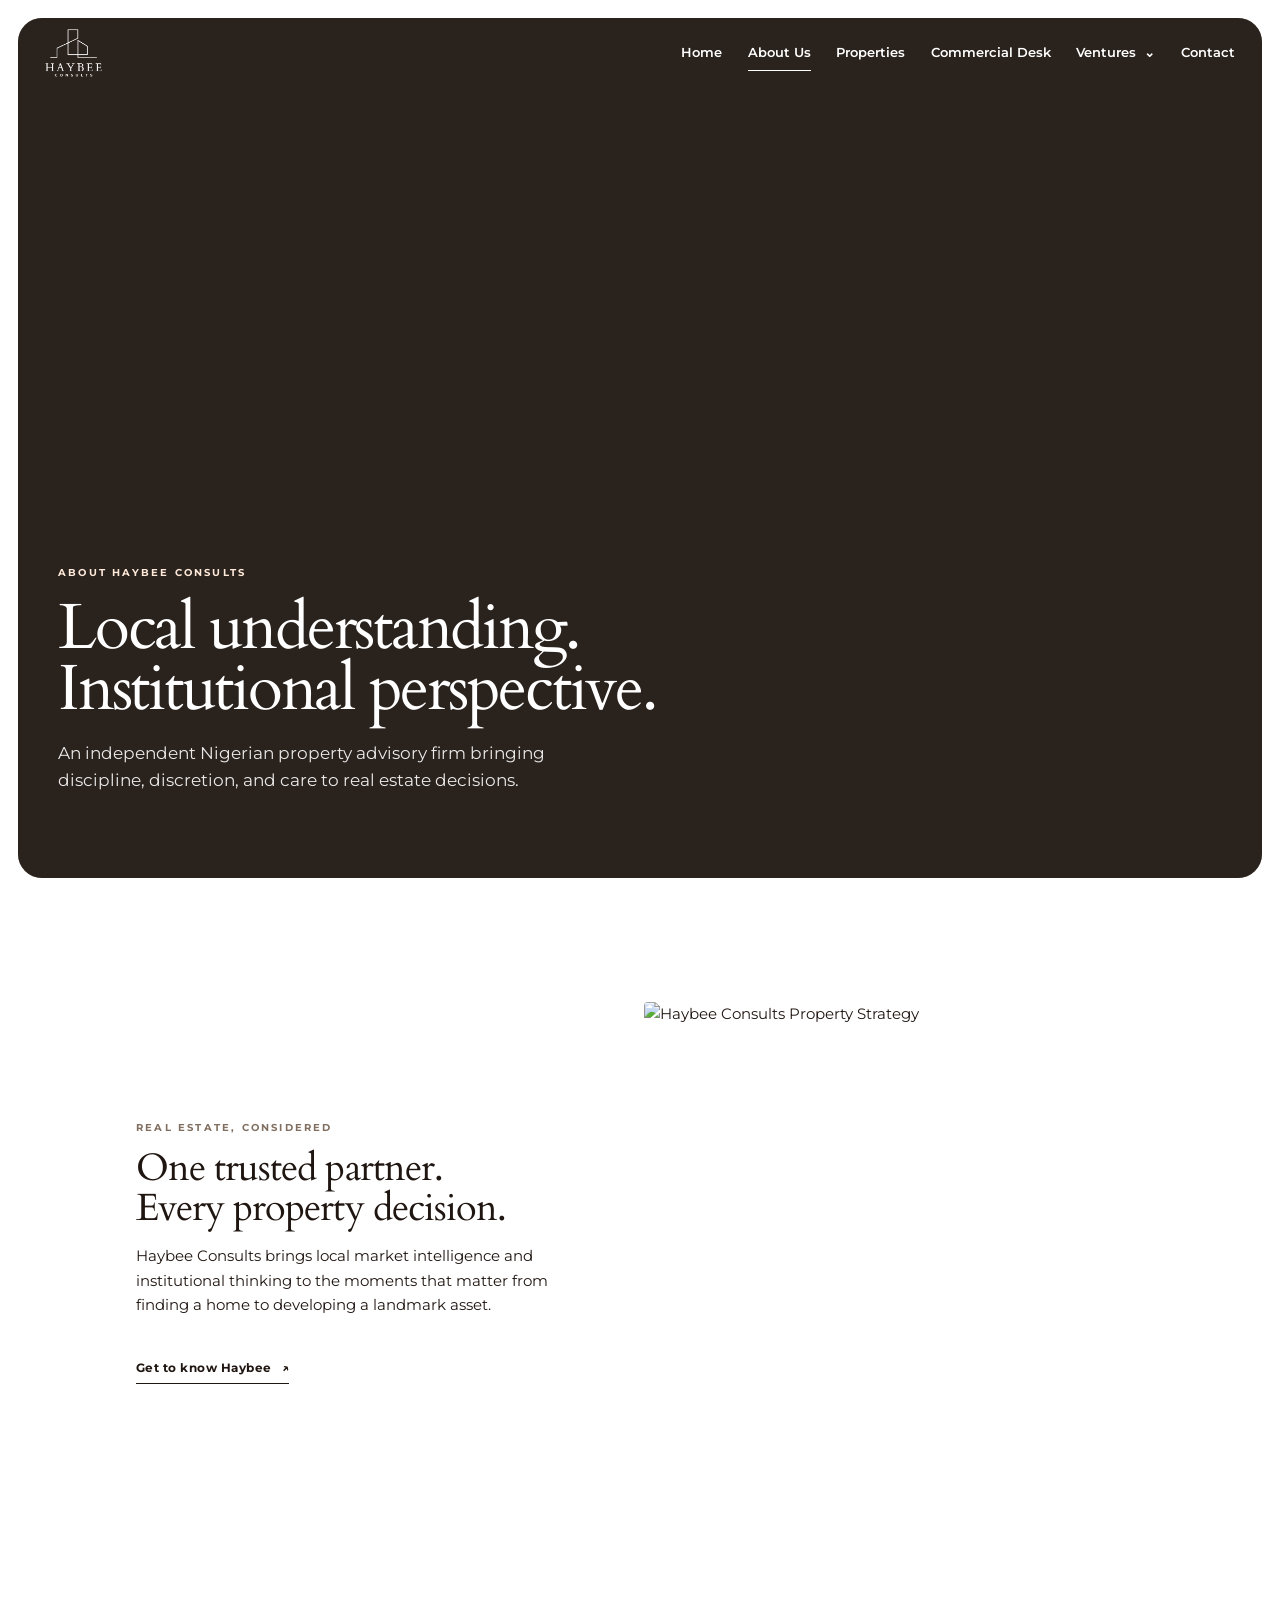
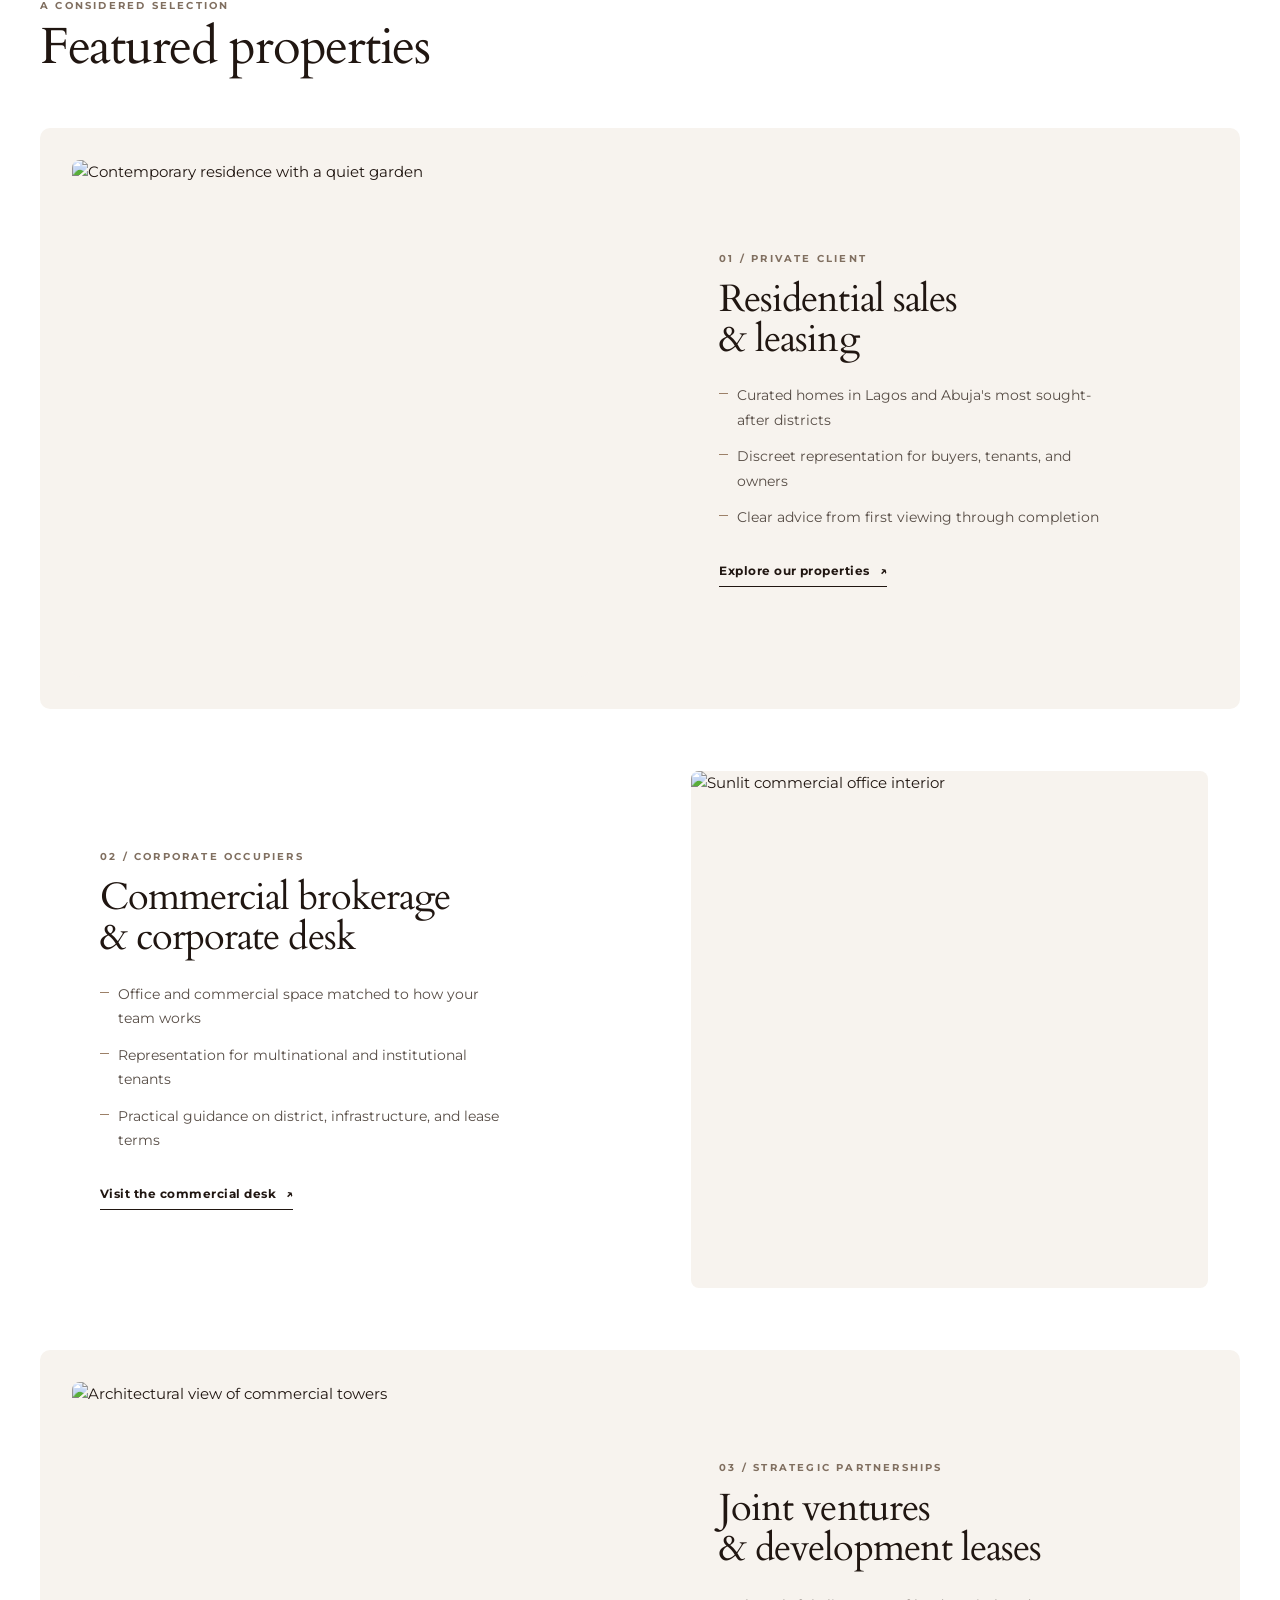
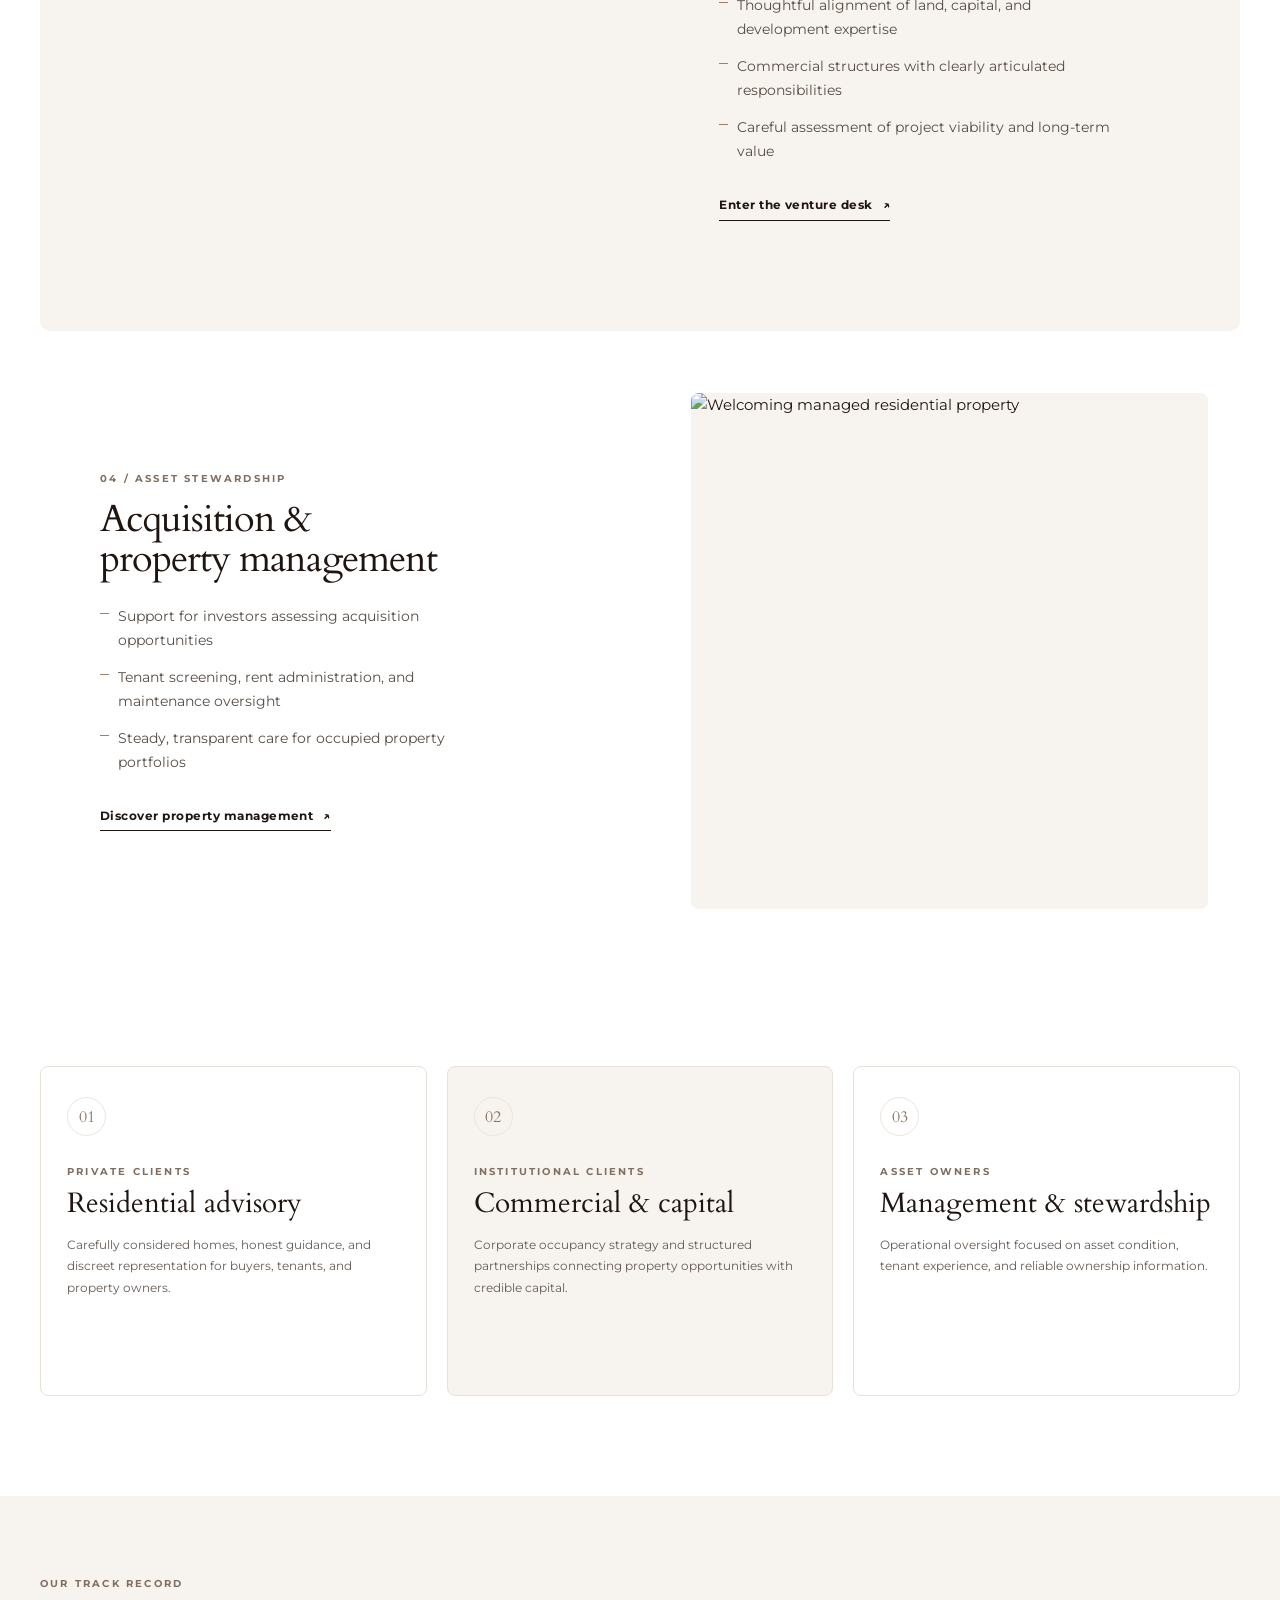
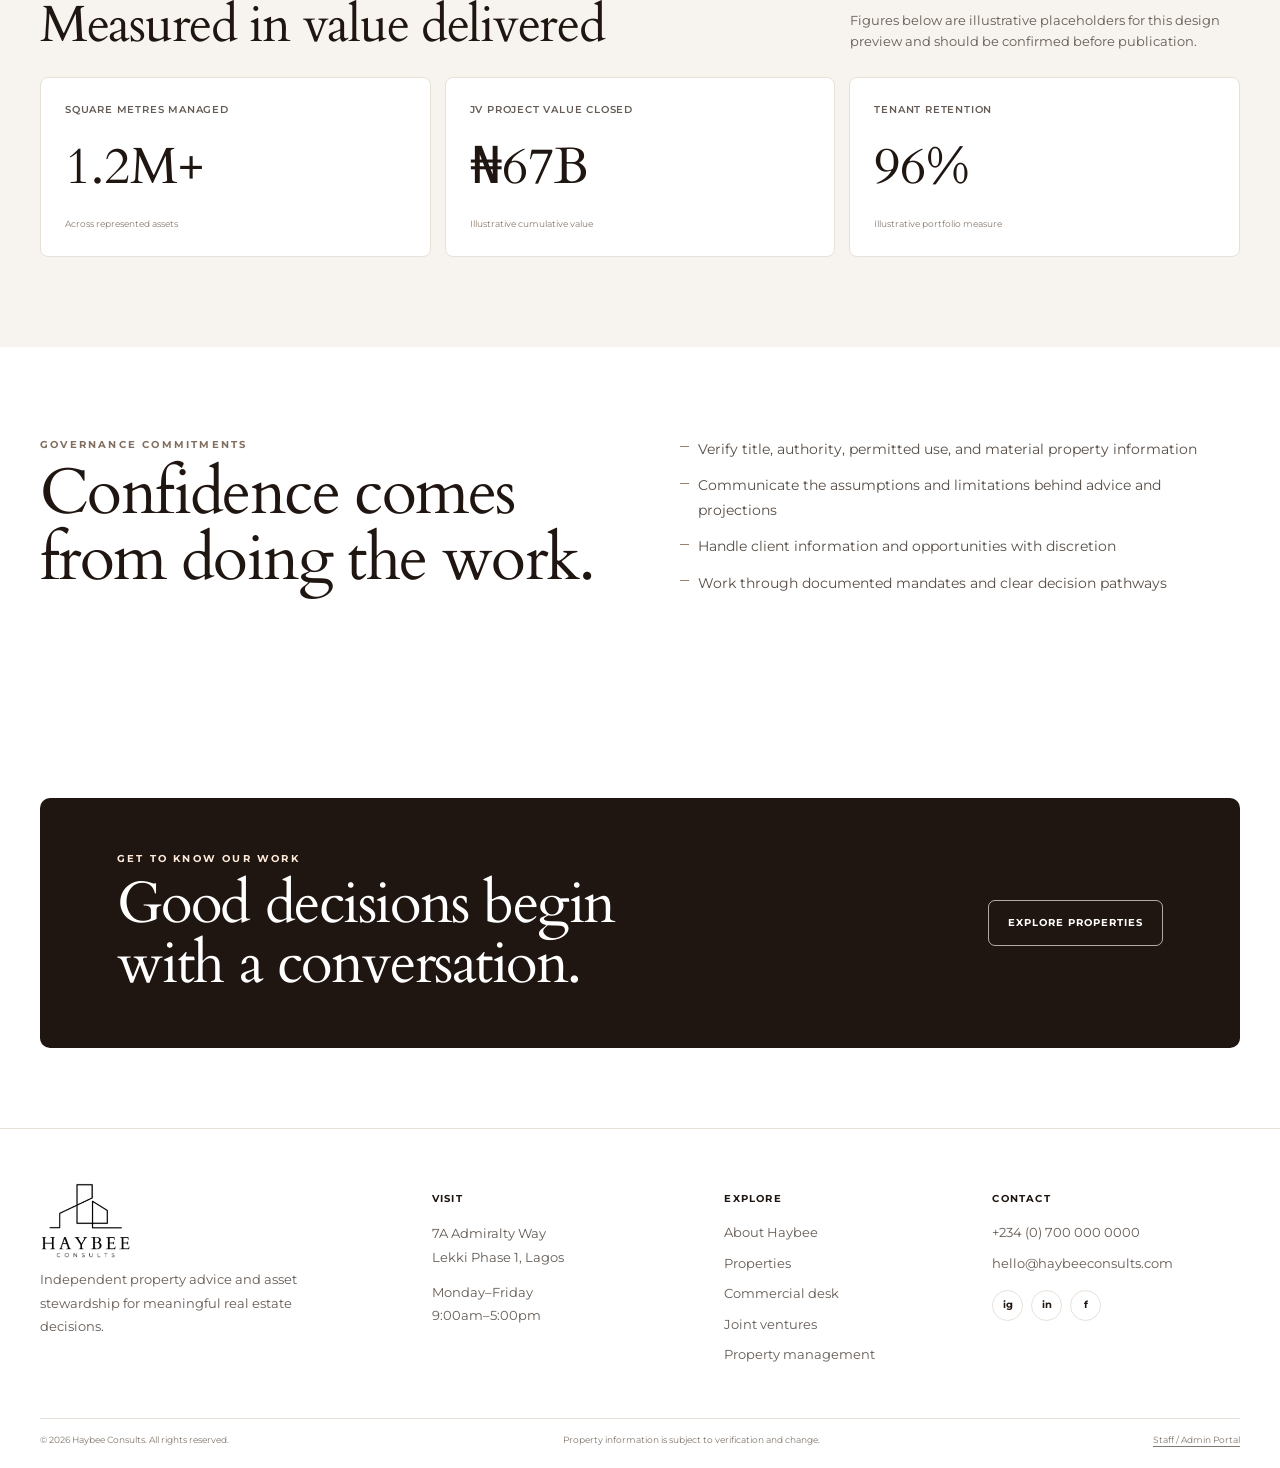
==== commit eee3a8f4: "Update about page layout and replace logo image" ====
--- a/about.html
+++ b/about.html
@@ -1,23 +1,363 @@
 <!doctype html>
 <html lang="en">
-<head>
-  <meta charset="utf-8"><meta name="viewport" content="width=device-width, initial-scale=1">
-  <meta name="description" content="Learn about Haybee Consults, a Nigerian real estate and capital advisory firm.">
-  <title>About Us | Haybee Consults</title>
-  <link rel="preconnect" href="https://fonts.googleapis.com"><link rel="preconnect" href="https://fonts.gstatic.com" crossorigin>
-  <link href="https://fonts.googleapis.com/css2?family=Cardo:wght@400;700&family=Montserrat:wght@400;500;600;700&display=swap" rel="stylesheet">
-  <link rel="stylesheet" href="styles.css"><script defer src="app.js"></script>
-</head>
-<body>
-  <header class="site-header"><a class="brand" href="index.html" aria-label="Haybee Consults home"><img src="assets/logo.png" alt="Haybee Consults"></a><button class="menu-toggle" type="button" aria-expanded="false" aria-label="Open navigation"><span></span><span></span></button><nav class="site-nav" aria-label="Main navigation"><a class="nav-link" href="index.html">Home</a><a class="nav-link active" href="about.html">About Us</a><a class="nav-link" href="properties.html">Properties</a><a class="nav-link" href="commercial.html">Commercial Desk</a><div class="nav-dropdown"><button class="dropdown-toggle" type="button" aria-expanded="false">Ventures <span aria-hidden="true">⌄</span></button><div class="dropdown-menu"><a href="joint-ventures.html">Joint Ventures</a><a href="property-management.html">Property Management</a></div></div><a class="nav-link" href="contact.html">Contact</a></nav></header>
-  <main>
-    <section class="hero hero-image" style="--hero-image:url('https://images.unsplash.com/photo-1448630360428-65456885c650?auto=format&fit=crop&w=2000&q=85')"><div class="hero-shade"></div><div class="hero-content"><p class="eyebrow light">About Haybee Consults</p><h1>Local understanding.<br>Institutional perspective.</h1><p class="hero-copy">An independent Nigerian property advisory firm bringing discipline, discretion, and care to real estate decisions.</p><a class="button button-light" href="#our-approach">Our approach <span aria-hidden="true">↓</span></a></div></section>
-    <section class="section-wrap about-intro reveal" id="our-approach"><div><p class="eyebrow">Our story</p><h2>Property is personal.<br><em>Our standards are institutional.</em></h2></div><div><p>Haybee Consults operates across residential brokerage, corporate occupancy, strategic development partnerships, and property management. We combine practical local market knowledge with a clear, accountable process.</p><p>Whether a client is moving into a new home, representing a business, contributing land, or protecting an existing portfolio, our work begins with understanding the decision behind the property.</p><a class="text-link" href="contact.html">Meet with our team <span aria-hidden="true">↗</span></a></div></section>
-    <section class="pillar-section section-wrap reveal"><article class="pillar-card"><span>01</span><p class="eyebrow">Private clients</p><h2>Residential advisory</h2><p>Carefully considered homes, honest guidance, and discreet representation for buyers, tenants, and property owners.</p></article><article class="pillar-card"><span>02</span><p class="eyebrow">Institutional clients</p><h2>Commercial &amp; capital</h2><p>Corporate occupancy strategy and structured partnerships connecting property opportunities with credible capital.</p></article><article class="pillar-card"><span>03</span><p class="eyebrow">Asset owners</p><h2>Management &amp; stewardship</h2><p>Operational oversight focused on asset condition, tenant experience, and reliable ownership information.</p></article></section>
-    <section class="track-record reveal"><div class="section-wrap"><div class="section-heading"><div><p class="eyebrow">Our track record</p><h2>Measured in value delivered</h2></div><p class="section-intro">Figures below are illustrative placeholders for this design preview and should be confirmed before publication.</p></div><div class="metric-grid"><article><p>Square metres managed</p><strong>1.2M+</strong><span>Across represented assets</span></article><article><p>JV project value closed</p><strong>₦67B</strong><span>Illustrative cumulative value</span></article><article><p>Tenant retention</p><strong>96%</strong><span>Illustrative portfolio measure</span></article></div></div></section>
-    <section class="section-wrap governance-section reveal"><div class="governance-copy"><p class="eyebrow">Governance commitments</p><h2>Confidence comes<br>from doing the work.</h2></div><ul class="dash-list"><li>Verify title, authority, permitted use, and material property information</li><li>Communicate the assumptions and limitations behind advice and projections</li><li>Handle client information and opportunities with discretion</li><li>Work through documented mandates and clear decision pathways</li></ul></section>
-    <section class="cta-band section-wrap"><div><p class="eyebrow light">Get to know our work</p><h2>Good decisions begin<br>with a conversation.</h2></div><div class="cta-actions"><a class="button button-light" href="contact.html">Contact Haybee <span aria-hidden="true">↗</span></a><a class="button button-outline-light" href="properties.html">Explore properties</a></div></section>
-  </main>
-  <footer class="site-footer"><div class="footer-grid section-wrap"><div class="footer-about"><a class="footer-brand" href="index.html"><img src="assets/logo2.png" alt="Haybee Consults"></a><p>Independent property advice and asset stewardship for meaningful real estate decisions.</p></div><div><h2 class="footer-heading">Visit</h2><p>7A Admiralty Way<br>Lekki Phase 1, Lagos</p><p>Monday–Friday<br>9:00am–5:00pm</p></div><div><h2 class="footer-heading">Explore</h2><a href="about.html">About Haybee</a><a href="properties.html">Properties</a><a href="commercial.html">Commercial desk</a><a href="joint-ventures.html">Joint ventures</a><a href="property-management.html">Property management</a></div><div><h2 class="footer-heading">Contact</h2><a href="tel:+2347000000000">+234 (0) 700 000 0000</a><a href="mailto:hello@haybeeconsults.com">hello@haybeeconsults.com</a><div class="social-links"><a href="https://www.instagram.com/" aria-label="Instagram">ig</a><a href="https://www.linkedin.com/" aria-label="LinkedIn">in</a><a href="https://www.facebook.com/" aria-label="Facebook">f</a></div></div></div><div class="footer-bottom section-wrap"><p>© <span data-year></span> Haybee Consults. All rights reserved.</p><p>Property information is subject to verification and change.</p><a href="staff-portal.html">Staff / Admin Portal</a></div></footer>
-</body>
+  <head>
+    <meta charset="utf-8" />
+    <meta name="viewport" content="width=device-width, initial-scale=1" />
+    <meta
+      name="description"
+      content="Learn about Haybee Consults, a Nigerian real estate and capital advisory firm."
+    />
+    <title>About Us | Haybee Consults</title>
+    <link rel="preconnect" href="https://fonts.googleapis.com" />
+    <link rel="preconnect" href="https://fonts.gstatic.com" crossorigin />
+    <link
+      href="https://fonts.googleapis.com/css2?family=Cardo:wght@400;700&family=Montserrat:wght@400;500;600;700&display=swap"
+      rel="stylesheet"
+    />
+    <link rel="stylesheet" href="styles.css" />
+    <script defer src="app.js"></script>
+  </head>
+
+  <body>
+    <header class="site-header">
+      <a class="brand" href="index.html" aria-label="Haybee Consults home"
+        ><img src="assets/logo.png" alt="Haybee Consults" /></a
+      ><button
+        class="menu-toggle"
+        type="button"
+        aria-expanded="false"
+        aria-label="Open navigation"
+      >
+        <span></span><span></span>
+      </button>
+      <nav class="site-nav" aria-label="Main navigation">
+        <a class="nav-link" href="index.html">Home</a
+        ><a class="nav-link active" href="about.html">About Us</a
+        ><a class="nav-link" href="properties.html">Properties</a
+        ><a class="nav-link" href="commercial.html">Commercial Desk</a>
+        <div class="nav-dropdown">
+          <button class="dropdown-toggle" type="button" aria-expanded="false">
+            Ventures <span aria-hidden="true">⌄</span>
+          </button>
+          <div class="dropdown-menu">
+            <a href="joint-ventures.html">Joint Ventures</a
+            ><a href="property-management.html">Property Management</a>
+          </div>
+        </div>
+        <a class="nav-link" href="contact.html">Contact</a>
+      </nav>
+    </header>
+    <main>
+      <section
+        class="hero hero-image"
+        style="
+          --hero-image: url(&quot;https://images.unsplash.com/photo-1448630360428-65456885c650?auto=format&fit=crop&w=2000&q=85&quot;);
+        "
+      >
+        <div class="hero-shade"></div>
+        <div class="hero-content">
+          <p class="eyebrow light">About Haybee Consults</p>
+          <h1>Local understanding.<br />Institutional perspective.</h1>
+          <p class="hero-copy">
+            An independent Nigerian property advisory firm bringing discipline,
+            discretion, and care to real estate decisions.
+          </p>
+          <a class="button button-light" href="#our-approach"
+            >Our approach <span aria-hidden="true">↓</span></a
+          >
+        </div>
+      </section>
+<!--       
+      <section class="section-wrap about-intro reveal" id="our-approach">
+        <div>
+          <p class="eyebrow">Our story</p>
+          <h2>
+            Property is personal.<br /><em>Our standards are institutional.</em>
+          </h2>
+        </div>
+        <div>
+          <p>
+            Haybee Consults operates across residential brokerage, corporate
+            occupancy, strategic development partnerships, and property
+            management. We combine practical local market knowledge with a
+            clear, accountable process.
+          </p>
+          <p>
+            Whether a client is moving into a new home, representing a business,
+            contributing land, or protecting an existing portfolio, our work
+            begins with understanding the decision behind the property.
+          </p>
+          <a class="text-link" href="contact.html"
+            >Meet with our team <span aria-hidden="true">↗</span></a
+          >
+        </div>
+      </section> -->
+
+      <section class="intro section-wrap reveal" id="intro">
+      <!-- Left Column: Text -->
+      <div class="intro-content">
+        <p class="eyebrow">Real estate, considered</p>
+        <h2>One trusted partner.<br>Every property decision.</h2>
+        <p>Haybee Consults brings local market intelligence and institutional thinking to the moments that matter from
+          finding a home to developing a landmark asset.</p>
+        <a class="text-link" href="about.html">Get to know Haybee <span aria-hidden="true">↗</span></a>
+      </div>
+
+      <!-- Right Column: Image -->
+      <div class="intro-image">
+        <img src="https://images.pexels.com/photos/3786322/pexels-photo-3786322.jpeg"
+          alt="Haybee Consults Property Strategy">
+      </div>
+    </section> 
+
+      <section class="service-section section-wrap reveal">
+        <div class="section-heading" style="border-bottom: 1px">
+          <div>
+            <p class="eyebrow">A considered selection</p>
+            <h2>Featured properties</h2>
+          </div>
+        </div>
+        <div class="service-row service-row-reverse">
+          <div class="service-copy">
+            <p class="eyebrow">01 / Private client</p>
+            <h2>Residential sales<br />&amp; leasing</h2>
+            <ul class="dash-list">
+              <li>
+                Curated homes in Lagos and Abuja's most sought-after districts
+              </li>
+              <li>Discreet representation for buyers, tenants, and owners</li>
+              <li>Clear advice from first viewing through completion</li>
+            </ul>
+            <a class="text-link" href="properties.html"
+              >Explore our properties <span aria-hidden="true">↗</span></a
+            >
+          </div>
+          <a
+            class="service-photo"
+            href="properties.html"
+            aria-label="Explore residential properties"
+            ><img
+              src="https://images.unsplash.com/photo-1600607687939-ce8a6c25118c?auto=format&fit=crop&w=1200&q=85"
+              alt="Contemporary residence with a quiet garden"
+              loading="lazy"
+          /></a>
+        </div>
+        <div class="service-row">
+          <div class="service-copy">
+            <p class="eyebrow">02 / Corporate occupiers</p>
+            <h2>Commercial brokerage<br />&amp; corporate desk</h2>
+            <ul class="dash-list">
+              <li>
+                Office and commercial space matched to how your team works
+              </li>
+              <li>
+                Representation for multinational and institutional tenants
+              </li>
+              <li>
+                Practical guidance on district, infrastructure, and lease terms
+              </li>
+            </ul>
+            <a class="text-link" href="commercial.html"
+              >Visit the commercial desk <span aria-hidden="true">↗</span></a
+            >
+          </div>
+          <a
+            class="service-photo"
+            href="commercial.html"
+            aria-label="Visit the commercial desk"
+            ><img
+              src="https://images.unsplash.com/photo-1497366754035-f200968a6e72?auto=format&fit=crop&w=1200&q=85"
+              alt="Sunlit commercial office interior"
+              loading="lazy"
+          /></a>
+        </div>
+        <div class="service-row service-row-reverse">
+          <div class="service-copy">
+            <p class="eyebrow">03 / Strategic partnerships</p>
+            <h2>Joint ventures<br />&amp; development leases</h2>
+            <ul class="dash-list">
+              <li>
+                Thoughtful alignment of land, capital, and development expertise
+              </li>
+              <li>
+                Commercial structures with clearly articulated responsibilities
+              </li>
+              <li>
+                Careful assessment of project viability and long-term value
+              </li>
+            </ul>
+            <a class="text-link" href="joint-ventures.html"
+              >Enter the venture desk <span aria-hidden="true">↗</span></a
+            >
+          </div>
+          <a
+            class="service-photo"
+            href="joint-ventures.html"
+            aria-label="Explore joint ventures"
+            ><img
+              src="https://images.unsplash.com/photo-1486406146926-c627a92ad1ab?auto=format&fit=crop&w=1200&q=85"
+              alt="Architectural view of commercial towers"
+              loading="lazy"
+          /></a>
+        </div>
+        <div class="service-row">
+          <div class="service-copy">
+            <p class="eyebrow">04 / Asset stewardship</p>
+            <h2>Acquisition &amp;<br />property management</h2>
+            <ul class="dash-list">
+              <li>Support for investors assessing acquisition opportunities</li>
+              <li>
+                Tenant screening, rent administration, and maintenance oversight
+              </li>
+              <li>Steady, transparent care for occupied property portfolios</li>
+            </ul>
+            <a class="text-link" href="property-management.html"
+              >Discover property management <span aria-hidden="true">↗</span></a
+            >
+          </div>
+          <a
+            class="service-photo"
+            href="property-management.html"
+            aria-label="Discover property management"
+            ><img
+              src="https://images.unsplash.com/photo-1554469384-e58fac16e23a?auto=format&fit=crop&w=1200&q=85"
+              alt="Welcoming managed residential property"
+              loading="lazy"
+          /></a>
+        </div>
+      </section>
+
+      <section class="pillar-section section-wrap reveal">
+        <article class="pillar-card">
+          <span>01</span>
+          <p class="eyebrow">Private clients</p>
+          <h2>Residential advisory</h2>
+          <p>
+            Carefully considered homes, honest guidance, and discreet
+            representation for buyers, tenants, and property owners.
+          </p>
+        </article>
+        <article class="pillar-card">
+          <span>02</span>
+          <p class="eyebrow">Institutional clients</p>
+          <h2>Commercial &amp; capital</h2>
+          <p>
+            Corporate occupancy strategy and structured partnerships connecting
+            property opportunities with credible capital.
+          </p>
+        </article>
+        <article class="pillar-card">
+          <span>03</span>
+          <p class="eyebrow">Asset owners</p>
+          <h2>Management &amp; stewardship</h2>
+          <p>
+            Operational oversight focused on asset condition, tenant experience,
+            and reliable ownership information.
+          </p>
+        </article>
+      </section>
+      <section class="track-record reveal">
+        <div class="section-wrap">
+          <div class="section-heading">
+            <div>
+              <p class="eyebrow">Our track record</p>
+              <h2>Measured in value delivered</h2>
+            </div>
+            <p class="section-intro">
+              Figures below are illustrative placeholders for this design
+              preview and should be confirmed before publication.
+            </p>
+          </div>
+          <div class="metric-grid">
+            <article>
+              <p>Square metres managed</p>
+              <strong>1.2M+</strong><span>Across represented assets</span>
+            </article>
+            <article>
+              <p>JV project value closed</p>
+              <strong>₦67B</strong><span>Illustrative cumulative value</span>
+            </article>
+            <article>
+              <p>Tenant retention</p>
+              <strong>96%</strong><span>Illustrative portfolio measure</span>
+            </article>
+          </div>
+        </div>
+      </section>
+      <section class="section-wrap governance-section reveal">
+        <div class="governance-copy">
+          <p class="eyebrow">Governance commitments</p>
+          <h2>Confidence comes<br />from doing the work.</h2>
+        </div>
+        <ul class="dash-list">
+          <li>
+            Verify title, authority, permitted use, and material property
+            information
+          </li>
+          <li>
+            Communicate the assumptions and limitations behind advice and
+            projections
+          </li>
+          <li>Handle client information and opportunities with discretion</li>
+          <li>Work through documented mandates and clear decision pathways</li>
+        </ul>
+      </section>
+      <section class="cta-band section-wrap">
+        <div>
+          <p class="eyebrow light">Get to know our work</p>
+          <h2>Good decisions begin<br />with a conversation.</h2>
+        </div>
+        <div class="cta-actions">
+          <a class="button button-light" href="contact.html"
+            >Contact Haybee <span aria-hidden="true">↗</span></a
+          ><a class="button button-outline-light" href="properties.html"
+            >Explore properties</a
+          >
+        </div>
+      </section>
+    </main>
+    <footer class="site-footer">
+      <div class="footer-grid section-wrap">
+        <div class="footer-about">
+          <a class="footer-brand" href="index.html"
+            ><img src="assets/logo2.png" alt="Haybee Consults"
+          /></a>
+          <p>
+            Independent property advice and asset stewardship for meaningful
+            real estate decisions.
+          </p>
+        </div>
+        <div>
+          <h2 class="footer-heading">Visit</h2>
+          <p>7A Admiralty Way<br />Lekki Phase 1, Lagos</p>
+          <p>Monday–Friday<br />9:00am–5:00pm</p>
+        </div>
+        <div>
+          <h2 class="footer-heading">Explore</h2>
+          <a href="about.html">About Haybee</a
+          ><a href="properties.html">Properties</a
+          ><a href="commercial.html">Commercial desk</a
+          ><a href="joint-ventures.html">Joint ventures</a
+          ><a href="property-management.html">Property management</a>
+        </div>
+        <div>
+          <h2 class="footer-heading">Contact</h2>
+          <a href="tel:+2347000000000">+234 (0) 700 000 0000</a
+          ><a href="mailto:hello@haybeeconsults.com"
+            >hello@haybeeconsults.com</a
+          >
+          <div class="social-links">
+            <a href="https://www.instagram.com/" aria-label="Instagram">ig</a
+            ><a href="https://www.linkedin.com/" aria-label="LinkedIn">in</a
+            ><a href="https://www.facebook.com/" aria-label="Facebook">f</a>
+          </div>
+        </div>
+      </div>
+      <div class="footer-bottom section-wrap">
+        <p>© <span data-year></span> Haybee Consults. All rights reserved.</p>
+        <p>Property information is subject to verification and change.</p>
+        <a href="staff-portal.html">Staff / Admin Portal</a>
+      </div>
+    </footer>
+  </body>
 </html>
--- a/styles.css
+++ b/styles.css
@@ -72,7 +72,7 @@
   align-items: end;
   justify-content: space-between;
   gap: 32px;
-  margin-bottom: 36px;
+  margin-bottom: 24px;
 }
 .section-heading h2,
 .intro h2,
@@ -84,7 +84,7 @@
 .deal-copy h2,
 .cta-band h2 {
   margin: 8px 0 0;
-  font: 400 clamp(2.45rem, 5vw, 4.3rem)/1.04 var(--serif);
+  font: 400 clamp(2rem, 3vw, 2.5rem)/1.04 var(--serif);
   letter-spacing: -0.025em;
 }
 .section-heading h2 {
@@ -152,12 +152,13 @@
     backdrop-filter 0.25s ease;
 }
 .site-header.scrolled {
-  border-color: rgba(32, 22, 17, 0.08);
-  color: var(--walnut);
-  background: rgba(255, 255, 255, 0.86);
-  box-shadow: 0 8px 30px rgba(32, 22, 17, 0.09);
+  background: rgba(255, 255, 255, 0.3);
   backdrop-filter: blur(18px);
   -webkit-backdrop-filter: blur(18px);
+  border: 1px solid rgba(32, 22, 17, 0.08);
+  box-shadow: 0 8px 30px rgba(32, 22, 17, 0.09);
+  color: var(--walnut, #201611);
+  border-radius: 12px;
 }
 .brand {
   display: inline-flex;
@@ -184,7 +185,7 @@
   padding: 8px 0;
   color: inherit;
   background: transparent;
-  font-size: 11px;
+  font-size: 13px;
   font-weight: 600;
   white-space: nowrap;
   transition: opacity 0.2s ease;
@@ -288,14 +289,14 @@
 .hero {
   position: relative;
   display: flex;
-  min-height: 100vh;
-  min-height: 100svh;
-  align-items: center;
-  overflow: hidden;
+  /* Subtract the top/bottom margins so it fits the screen perfectly */
+  min-height: calc(100vh - 40px);
+  min-height: calc(100svh - 40px);
+  margin: 18px; /* Pulls it away from the edges */
+  border-radius: 24px; /* The heavy curve from the reference */
+  overflow: hidden; /* Clips the video and overlay to the curved corners */
   color: #fff;
   background-color: #51463c;
-  background-position: center;
-  background-size: cover;
 }
 .hero-image {
   background-image: var(--hero-image);
@@ -311,6 +312,13 @@
   height: 100%;
   object-fit: cover;
 }
+
+.hero-shade {
+  position: absolute;
+  inset: 0;
+  background: rgba(22, 16, 13, 0.43);
+}
+
 .hero-image::before {
   background-image: var(--hero-image);
   background-position: center;
@@ -320,17 +328,16 @@
 .hero-shade {
   position: absolute;
   inset: 0;
-  background: rgba(22, 16, 13, 0.43);
+  background: rgba(22, 16, 13, 0.651);
 }
 .hero-content {
   position: relative;
   z-index: 1;
   width: min(100% - 48px, var(--content-width));
-  margin: 60px auto 0;
-  padding: 60px 0 120px;
+  margin: 20px 40px 32px;
+  padding: 20px 0 20px;
   animation: rise-in 0.8s both;
   position: relative;
-  min-height: 100vh; /* or your desired full-screen height */
   display: flex;
   flex-direction: column;
   justify-content: flex-end; /* pushes content down to bottom */
@@ -343,16 +350,16 @@
   letter-spacing: -0.035em;
 }
 .hero-copy {
-  max-width: 600px;
+  max-width: 500px; /* Slightly tighter so it reads elegantly */
   margin: 0 0 32px;
   color: rgba(255, 255, 255, 0.9);
   font-size: clamp(14px, 1.5vw, 17px);
-  line-height: 1.8;
+  line-height: 1.6;
 }
 .scroll-cue {
   position: absolute;
-  right: max(24px, calc((100vw - var(--content-width)) / 2));
-  bottom: 34px;
+  right: 40px;
+  bottom: 60px;
   display: flex;
   align-items: center;
   gap: 14px;
@@ -361,6 +368,7 @@
   font-weight: 600;
   letter-spacing: 0.16em;
   text-transform: uppercase;
+  z-index: 2;
 }
 .scroll-cue span {
   font-size: 18px;
@@ -393,6 +401,7 @@
 .button-light {
   color: var(--walnut);
   background: var(--cream);
+  display: none;
 }
 .button-light:hover {
   background: #fff;
@@ -423,9 +432,632 @@
   background: var(--walnut);
 }
 
+/* ========================================= */
+/* THE CUTOUT EFFECT                         */
+/* ========================================= */
+
+.search-cutout {
+  position: absolute;
+  bottom: 0;
+  right: 0;
+  background: #ffffff; /* Must match your site's body background */
+  padding: 12px 0 0 12px; /* Creates the white gap */
+  border-top-left-radius: 24px; /* Matches your hero border-radius */
+  z-index: 5;
+}
+
+/* Top-left inverted curve */
+/* Top-left inverted curve */
+.search-cutout::before {
+  content: "";
+  position: absolute;
+  bottom: 100%;
+  right: 0;
+  width: 24px;
+  height: 24px;
+  /* Draws a transparent circle from the top-left, filling the rest with white */
+  background: radial-gradient(
+    circle at top left,
+    transparent 24px,
+    #ffffff 24.5px
+  );
+}
+
+/* Bottom-left inverted curve */
+.search-cutout::after {
+  content: "";
+  position: absolute;
+  bottom: 0;
+  right: 100%;
+  width: 24px;
+  height: 24px;
+  background: radial-gradient(
+    circle at top left,
+    transparent 24px,
+    #ffffff 24.5px
+  );
+}
+
+/* ========================================= */
+/* THE DARK SEARCH BAR (Inside the Cutout)   */
+/* ========================================= */
+
+.hero-search-bar {
+  display: flex;
+  align-items: center;
+  gap: 24px;
+  background: var(--walnut, #201611); /* Solid dark color instead of glass */
+  padding: 12px 12px 12px 32px;
+  border-radius: 16px; /* Pill shape for the dark bar */
+}
+
+.search-field {
+  display: flex;
+  flex-direction: column;
+  gap: 4px;
+  border-right: 1px solid rgba(255, 255, 255, 0.1);
+  padding-right: 24px;
+}
+.search-field:nth-last-of-type(1) {
+  border-right: none;
+}
+
+.search-field label {
+  font-family: "Urbanist", sans-serif;
+  font-size: 0.7rem;
+  text-transform: uppercase;
+  letter-spacing: 0.1em;
+  color: rgba(255, 255, 255, 0.5);
+}
+
+.search-input {
+  background: transparent;
+  border: none;
+  font-family: "Urbanist", sans-serif;
+  font-size: 1rem;
+  color: #ffffff;
+  outline: none;
+  padding: 0;
+  cursor: pointer;
+  appearance: none;
+}
+
+.search-input option {
+  background: var(--walnut, #201611);
+}
+
+.search-action-btn {
+  background: #ffead5;
+  color: #201611;
+  width: 48px;
+  height: 48px;
+  border-radius: 12px;
+  border: none;
+  display: flex;
+  justify-content: center;
+  align-items: center;
+  cursor: pointer;
+  transition: transform 0.2s ease;
+}
+
+.search-action-btn:hover {
+  transform: scale(1.05);
+}
+
+/* Desktop default states for mobile elements */
+.mobile-search-trigger,
+.modal-backdrop,
+.mobile-close-btn {
+  display: none;
+}
+
+@media (max-width: 1024px) {
+  /* Return hero padding to normal since the form is now hidden */
+  .hero-content {
+    padding: 0 24px 100px 24px;
+  }
+
+  .button-light {
+    color: var(--walnut);
+    background: var(--cream);
+    display: flex;
+  }
+
+  /* 1. The Glass Trigger Button at Bottom Left */
+  .mobile-search-trigger {
+    /* display: flex;
+    align-items: center;
+    gap: 10px;
+    position: absolute;
+    bottom: 24px;
+    left: 24px;
+    z-index: 10;
+    padding: 14px 24px;
+    border-radius: 100px;
+    background: rgba(255, 255, 255, 0.15);
+    backdrop-filter: blur(16px);
+    -webkit-backdrop-filter: blur(16px);
+    border: 1px solid rgba(255, 255, 255, 0.2);
+    color: #fff;
+    font-family: 'Urbanist', sans-serif;
+    font-size: 1rem;
+    cursor: pointer; */
+    z-index: 10;
+    background: #ffead5;
+    color: #201611;
+    width: 48px;
+    height: 48px;
+    border-radius: 12px;
+    border: none;
+    display: flex;
+    justify-content: center;
+    align-items: center;
+    cursor: pointer;
+    transition: transform 0.2s ease;
+    position: absolute;
+    bottom: 24px;
+    right: 24px;
+  }
+
+  /* 2. Convert Cutout into the Full-Screen Modal Overlay */
+  .search-cutout {
+    position: fixed;
+    inset: 0;
+    width: 100vw;
+    height: 100vh;
+    background: transparent;
+    padding: 24px;
+    display: flex;
+    align-items: flex-end; /* Drops the form to the bottom of the screen */
+    justify-content: center;
+    z-index: 100;
+    border-radius: 0;
+
+    /* Hidden state */
+    opacity: 0;
+    pointer-events: none;
+    visibility: hidden;
+    transition:
+      opacity 0.3s ease,
+      visibility 0.3s ease;
+  }
+
+  /* Active state triggered by JS */
+  .search-cutout.active {
+    opacity: 1;
+    pointer-events: auto;
+    visibility: visible;
+  }
+
+  /* Hide the white webbed corners */
+  .search-cutout::before,
+  .search-cutout::after {
+    display: none;
+  }
+
+  /* 3. The Dark Blur Backdrop */
+  .modal-backdrop {
+    display: block;
+    position: absolute;
+    inset: 0;
+    background: rgba(10, 10, 10, 0.7);
+    backdrop-filter: blur(12px);
+    -webkit-backdrop-filter: blur(12px);
+    z-index: -1;
+  }
+
+  /* 4. The Stacked Form Card (Slides up from bottom) */
+  .hero-search-bar {
+    width: 100%;
+    flex-direction: column;
+    align-items: stretch;
+    gap: 16px;
+    padding: 48px 24px 32px 24px;
+    border-radius: 24px;
+    background: var(--walnut, #201611);
+    position: relative;
+
+    /* Slide Animation Setup */
+    transform: translateY(100%);
+    transition: transform 0.4s cubic-bezier(0.16, 1, 0.3, 1);
+  }
+
+  .search-cutout.active .hero-search-bar {
+    transform: translateY(0);
+  }
+
+  /* 5. Mobile Close Button */
+  .mobile-close-btn {
+    display: flex;
+    position: absolute;
+    top: 16px;
+    right: 16px;
+    background: rgba(255, 255, 255, 0.05);
+    border: 1px solid rgba(255, 255, 255, 0.1);
+    color: #fff;
+    width: 40px;
+    height: 40px;
+    border-radius: 50%;
+    align-items: center;
+    justify-content: center;
+    cursor: pointer;
+  }
+
+  /* Mobile Input Stacking */
+  .search-field {
+    border-right: none;
+    padding-right: 0;
+    padding-bottom: 16px;
+    border-bottom: 1px solid rgba(255, 255, 255, 0.1);
+  }
+
+  .search-field:nth-last-of-type(1) {
+    border-bottom: none;
+    padding-bottom: 0;
+  }
+
+  .search-action-btn {
+    width: 100%;
+    height: 56px;
+    border-radius: 12px;
+    margin-top: 8px;
+  }
+}
+
+.firm-bio-section {
+  padding: 120px 24px;
+  background-color: #ffffff;
+  color: var(--walnut, #201611);
+}
+
+.bio-container {
+  max-width: 1200px;
+  margin: 0 auto;
+  display: grid;
+  grid-template-columns: 5fr 1fr 6fr; /* Desktop: Asymmetrical gap */
+  align-items: center;
+}
+
+/* Tablet: Kill the empty gap so text isn't squished */
+@media (max-width: 1024px) {
+  .bio-container {
+    grid-template-columns: 1fr 1fr;
+    gap: 40px;
+  }
+  .bio-text {
+    grid-column: 1 / 2;
+  }
+  .bio-visual {
+    grid-column: 2 / 3;
+  }
+}
+
+/* Mobile: Stack into one column, but constrain width */
+@media (max-width: 650px) {
+  .bio-container {
+    grid-template-columns: 1fr;
+    gap: 60px;
+  }
+  .bio-text,
+  .bio-visual {
+    grid-column: 1 / -1;
+  }
+  .floating-stat {
+    left: 24px;
+    right: 24px;
+  } /* Keeps the stat card inside bounds */
+}
+
+/* Typography & Left Column */
+.bio-text {
+  grid-column: 1 / 2;
+}
+
+.bio-text .eyebrow {
+  display: block;
+  font-family: "Urbanist", sans-serif;
+  font-size: 0.75rem;
+  text-transform: uppercase;
+  letter-spacing: 0.2em;
+  margin-bottom: 24px;
+  color: rgba(32, 22, 17, 0.6);
+}
+
+.bio-text h2 {
+  font-family: var(--serif);
+  font-size: clamp(2rem, 4vw, 2.5rem);
+  line-height: 1.1;
+  margin: 0 0 24px 0;
+  color: var(--walnut);
+}
+
+.bio-text p {
+  font-family: var(--sans);
+  font-size: 1rem;
+  line-height: 1.7;
+  color: rgba(32, 22, 17, 0.8);
+  margin: 0 0 40px 0;
+}
+
+.editorial-link {
+  display: inline-flex;
+  align-items: center;
+  gap: 12px;
+  font-family: var(--sans);
+  font-weight: 600;
+  font-size: 0.9rem;
+  text-transform: uppercase;
+  letter-spacing: 0.1em;
+  color: var(--walnut, #201611);
+  text-decoration: none;
+  border-bottom: 1px solid rgba(32, 22, 17, 0.2);
+  padding-bottom: 4px;
+  transition:
+    gap 0.3s ease,
+    border-color 0.3s ease;
+}
+
+.editorial-link:hover {
+  gap: 20px; /* Arrow slides right on hover */
+  border-color: var(--walnut, #201611);
+}
+
+/* Right Column & Overlap Effects */
+.bio-visual {
+  grid-column: 3 / 4;
+  position: relative;
+}
+
+.image-wrapper {
+  border-radius: 16px;
+  overflow: hidden;
+  aspect-ratio: 1/1; /* Forces a tall, elegant portrait shape */
+}
+
+.image-wrapper img {
+  width: 100%;
+  height: 100%;
+  object-fit: cover;
+  transition: transform 0.7s ease;
+}
+
+.image-wrapper:hover img {
+  transform: scale(1.03);
+}
+
+/* The Floating Card */
+.floating-stat {
+  position: absolute;
+  bottom: -30px;
+  left: -40px;
+  background: var(--walnut, #201611);
+  color: #ffffff;
+  padding: 32px 40px;
+  border-radius: 16px;
+  display: flex;
+  flex-direction: column;
+  gap: 8px;
+  box-shadow: 0 20px 40px rgba(32, 22, 17, 0.15);
+}
+
+.floating-stat .stat-number {
+  font-family: var(--serif);
+  font-size: 1.5rem;
+  line-height: 1;
+}
+
+.floating-stat .stat-label {
+  font-family: "Urbanist", sans-serif;
+  font-size: 0.8rem;
+  text-transform: uppercase;
+  letter-spacing: 0.1em;
+  color: var(--peach, #ffead5);
+}
+
+/* @media (max-width: 650px) {
+  .bio-container {
+    grid-template-columns: 1fr; /* Stacks everything into one column *
+    gap: 60px;
+  }
+} */
+
+/* Mobile Responsive Stacking */
+@media (max-width: 1024px) {
+  .firm-bio-section {
+    padding: 60px 12px;
+  }
+
+  .bio-text {
+    grid-column: 1 / -1;
+  }
+
+  .bio-visual {
+    grid-column: 1 / -1;
+    margin-bottom: 30px; /* Space for the floating card */
+  }
+
+  .floating-stat {
+    bottom: -30px;
+    left: 24px; /* Pulls it inside the screen bounds */
+    padding: 24px;
+    text-align: center;
+  }
+}
+
+.bio-bento-section {
+  display: flex;
+  align-items: flex-start; /* Crucial: Allows the left side to stick relative to the section height */
+  gap: 80px;
+  max-width: 1400px;
+  margin: 0 auto;
+  padding: 120px 40px;
+  background-color: #ffffff;
+}
+
+/* ========================================= */
+/* LEFT COLUMN (STICKY TEXT)                 */
+/* ========================================= */
+
+.bio-sticky-left {
+  position: sticky;
+  top: 140px; /* How far from the top of the screen the text stops */
+  width: 40%;
+  color: var(--walnut, #201611);
+}
+
+.bio-sticky-left .eyebrow {
+  font-family: "Urbanist", sans-serif;
+  font-size: 0.75rem;
+  text-transform: uppercase;
+  letter-spacing: 0.2em;
+  margin-bottom: 24px;
+  color: rgba(32, 22, 17, 0.6);
+}
+
+.bio-sticky-left h2 {
+  font-family: "Cardo", serif;
+  font-size: clamp(2.5rem, 4vw, 3.5rem);
+  line-height: 1.1;
+  margin: 0 0 24px 0;
+}
+
+.bio-copy {
+  font-family: "Urbanist", sans-serif;
+  font-size: 1.125rem;
+  line-height: 1.7;
+  color: rgba(32, 22, 17, 0.8);
+  margin-bottom: 40px;
+}
+
+/* ========================================= */
+/* RIGHT COLUMN (IMAGE + BENTO)              */
+/* ========================================= */
+
+.scrolling-right {
+  width: 60%;
+  display: flex;
+  flex-direction: column;
+  gap: 40px;
+}
+
+.lead-image {
+  width: 100%;
+  height: 65vh; /* Massive, elegant portrait height */
+  object-fit: cover;
+  border-radius: 24px;
+}
+
+.bento-grid {
+  display: grid;
+  grid-template-columns: repeat(2, 1fr);
+  grid-auto-rows: 300px;
+  gap: 24px;
+}
+
+.bento-card {
+  position: relative;
+  border-radius: 24px;
+  overflow: hidden;
+  text-decoration: none;
+  display: flex;
+  align-items: flex-end;
+  padding: 32px;
+  /* Add background images to these via inline styles or dedicated classes */
+  background-color: var(--walnut, #201611);
+  color: #ffffff;
+  transition: transform 0.3s ease;
+}
+
+.bento-card:hover {
+  transform: translateY(-4px);
+}
+
+.card-overlay {
+  position: absolute;
+  inset: 0;
+  background: linear-gradient(
+    to top,
+    rgba(32, 22, 17, 0.9) 0%,
+    rgba(32, 22, 17, 0.1) 60%
+  );
+  z-index: 1;
+}
+
+.card-content {
+  position: relative;
+  z-index: 2;
+}
+
+.card-content h3 {
+  font-family: "Cardo", serif;
+  font-size: 1.75rem;
+  margin: 0 0 8px 0;
+}
+
+.card-content p {
+  font-family: "Urbanist", sans-serif;
+  font-size: 0.9rem;
+  opacity: 0.8;
+  margin: 0;
+}
+
+/* Asymmetric Grid Mapping */
+.card-tall {
+  grid-column: 1 / 2;
+  grid-row: span 2;
+}
+
+.card-square {
+  grid-column: 2 / 3;
+  grid-row: span 1;
+}
+
+.card-wide {
+  grid-column: 1 / -1;
+  grid-row: span 1;
+}
+
+/* ========================================= */
+/* MOBILE RESPONSIVE                         */
+/* ========================================= */
+
+@media (max-width: 1024px) {
+  .bio-bento-section {
+    flex-direction: column;
+    padding: 80px 24px;
+    gap: 40px;
+  }
+
+  .bio-sticky-left {
+    position: relative; /* Disables sticky on mobile */
+    top: 0;
+    width: 100%;
+  }
+
+  .scrolling-right {
+    width: 100%;
+  }
+
+  .lead-image {
+    height: 400px;
+  }
+
+  .bento-grid {
+    grid-template-columns: 1fr;
+    grid-auto-rows: 250px;
+  }
+
+  .card-tall,
+  .card-square,
+  .card-wide {
+    grid-column: 1 / -1;
+    grid-row: span 1;
+  }
+}
+
 /* Homepage narrative and image panels */
 .intro {
-  max-width: 810px;
+  max-width: 1200px;
   padding-top: 106px;
   padding-bottom: 96px;
   text-align: center;
@@ -477,7 +1109,6 @@
 }
 .service-copy h2 {
   margin-top: 14px;
-  font-size: clamp(2.35rem, 4.2vw, 3.75rem);
 }
 .dash-list {
   display: grid;
@@ -485,7 +1116,7 @@
   margin: 24px 0 28px;
   padding: 0;
   color: #574d46;
-  font-size: 12px;
+  font-size: 14px;
   line-height: 1.75;
   list-style: none;
 }
@@ -716,6 +1347,39 @@
   font-weight: 600;
   text-align: right;
 }
+/* The Image Container */
+.card-image {
+  width: 100%;
+  aspect-ratio: 4 / 3; /* Forces a consistent architectural landscape shape */
+  border-radius: 8px;
+  overflow: hidden;
+  margin-bottom: 24px; /* Space between image and your text */
+  background-color: rgba(32, 22, 17, 0.05); /* Placeholder color while images load */
+  
+  /* Fixes potential sub-pixel clipping issues */
+  transform: translateZ(0); 
+  -webkit-mask-image: -webkit-radial-gradient(white, black);
+}
+
+.card-image img {
+  width: 100%;
+  height: 100%;
+  object-fit: cover;
+  transition: transform 0.6s cubic-bezier(0.16, 1, 0.3, 1);
+}
+
+/* Luxury Hover Effect */
+.commercial-card:hover .card-image img {
+  transform: scale(1.04);
+}
+
+/* Mobile Responsive Stacking */
+@media (max-width: 768px) {
+  .commercial-grid {
+    grid-template-columns: 1fr; /* Stacks to a single column */
+    gap: 56px; /* Slightly larger vertical gap on mobile to separate cards clearly */
+  }
+}
 .content-section {
   padding-top: 85px;
 }
@@ -742,7 +1406,7 @@
 }
 .contact-form {
   display: grid;
-  grid-template-columns: repeat(2, minmax(0, 1fr));
+  grid-template-columns: 1fr;
   gap: 17px;
   padding: 28px;
   border: 1px solid var(--line);
@@ -783,6 +1447,7 @@
   gap: 35px;
   margin-top: 0;
   margin-bottom: 80px;
+  margin-top: 80px;
   border-radius: 10px;
   padding: 42px clamp(28px, 6vw, 80px);
   color: #fff;
@@ -1002,6 +1667,29 @@
   gap: 30px;
   padding-top: 0;
   padding-bottom: 100px;
+}
+.contact-map-section .section-title {
+  margin-bottom: var(--spacing-xl); /* 48px */
+}
+ 
+.contact-map-embed {
+  width: 100%;
+  height: 500px;
+  border-radius: 8px;
+  overflow: hidden;
+  border: 1px solid var(--color-teal);
+}
+ 
+/* ── RESPONSIVE ── */
+@media (max-width: 768px) {
+  .contact-grid {
+    grid-template-columns: 1fr;
+    gap: 32px;
+  }
+ 
+  .contact-map-placeholder {
+    height: 280px;
+  }
 }
 .map-card {
   overflow: hidden;
@@ -1189,7 +1877,7 @@
   max-width: 260px;
   margin: 9px 0 0;
   color: var(--ink-soft);
-  font-size: 10px;
+  font-size: 13px;
   line-height: 1.8;
 }
 .footer-grid > div > p + p {
@@ -1206,7 +1894,7 @@
   width: fit-content;
   margin: 0 0 9px;
   color: var(--ink-soft);
-  font-size: 10px;
+  font-size: 13px;
 }
 .footer-grid > div > a:hover {
   color: var(--walnut);
@@ -1354,10 +2042,8 @@
     width: min(100% - 36px, var(--content-width));
   }
   .site-header {
-    top: 10px;
     width: calc(100% - 24px);
     min-height: 58px;
-    padding: 7px 12px 7px 15px;
   }
   .brand img {
     width: 100%;
@@ -1594,12 +2280,14 @@
   }
   .hero {
     min-height: 100vh;
-    min-height: 100svh;
+    min-height: calc(100svh - 24px);
+    margin: 8px;
   }
   .hero-content {
     width: min(100% - 34px, var(--content-width));
     margin-top: 45px;
-    padding: 60px 0 120px;
+    padding: 60px 0 60px;
+    margin: 16px 16px 0;
   }
   .hero-content h1 {
     font-size: clamp(2.5rem, 5vw, 3rem);
@@ -1618,7 +2306,7 @@
   }
   .intro h2,
   .section-heading h2 {
-    font-size: 2.45rem;
+    font-size: 2rem;
   }
   .service-section {
     gap: 15px;
@@ -1626,6 +2314,8 @@
   .service-row,
   .service-row-reverse {
     grid-template-columns: 1fr;
+    flex-direction: column-reverse;
+    display: flex;
     gap: 14px;
     padding: 14px;
   }
@@ -1739,18 +2429,20 @@
     padding: 0;
   }
   .cta-band {
-    align-items: stretch;
+    align-items: center;
     flex-direction: column;
     gap: 25px;
     margin-bottom: 42px;
     padding: 27px 22px;
   }
   .cta-band h2 {
-    font-size: 2.55rem;
+    font-size: 2rem;
+    text-align: center;
   }
   .cta-actions {
     flex-direction: column;
     justify-content: flex-start;
+    gap: 24px;
   }
   .cta-actions .button {
     flex: 1 1 100%;
@@ -1785,3 +2477,1067 @@
     padding-top: 85px;
   }
 }
+
+.intro.section-wrap {
+  display: flex;
+  flex-direction: column;
+  gap: 48px;
+  text-align: left;
+  justify-content: center;
+}
+
+.intro-content {
+  width: 100%;
+  max-width: 460px;
+}
+
+.intro-image {
+  max-width: 500px;
+}
+
+.intro-image img {
+  max-width: 500px;
+  object-fit: cover;
+  border-radius: 4px;
+  aspect-ratio: 1/1;
+}
+
+@media (min-width: 768px) {
+  .intro.section-wrap {
+    flex-direction: row;
+    align-items: center; /* Centers both columns vertically */
+  }
+
+  .intro-content {
+    flex: 1; /* Takes up 50% of the space */
+    padding-right: 40px; /* Gives breathing room between text and image */
+  }
+
+  .intro-image {
+    flex: 1; /* Takes up the other 50% */
+  }
+}
+
+.section-header {
+  text-align: left;
+  margin-bottom: 56px; /* Gives breathing room before the content starts */
+  max-width: 650px; /* Prevents the subtitle from getting too wide and hard to read */
+}
+
+.section-header .eyebrow {
+  display: block;
+  font-family: "Urbanist", sans-serif;
+  font-size: 0.75rem;
+  text-transform: uppercase;
+  letter-spacing: 0.25em; /* Wide spacing for the luxury aesthetic */
+  color: var(--walnut, #201611);
+  margin-bottom: 16px;
+  opacity: 0.7;
+}
+
+.section-header .section-title {
+  font-family: "Cardo", serif;
+  font-size: 2.75rem;
+  color: var(--walnut, #201611);
+  margin: 0 0 20px 0;
+  line-height: 1.1;
+}
+
+.section-header .section-subtitle {
+  font-family: "Urbanist", sans-serif;
+  font-size: 1.125rem;
+  color: #4a4a4a; /* Muted dark grey so it doesn't compete with the title */
+  line-height: 1.6;
+  margin: 0;
+}
+
+/* Mobile responsive scaling */
+@media (max-width: 768px) {
+  .section-header {
+    margin-bottom: 40px;
+  }
+  .section-header .section-title {
+    font-size: 2.25rem;
+  }
+  .section-header .section-subtitle {
+    font-size: 1rem;
+  }
+}
+
+
+.desks-bento-section {
+  max-width: 1200px;
+  margin: 0 auto;
+  padding: 80px 24px;
+}
+
+.bento-grid {
+  display: grid;
+  grid-template-columns: repeat(4, 1fr);
+  grid-auto-rows: 300px;
+  gap: 24px;
+}
+
+.bento-card:hover {
+  transform: translateY(-4px);
+}
+
+.card-overlay {
+  position: absolute;
+  inset: 0;
+  background: linear-gradient(to top, rgba(32, 22, 17, 0.95) 0%, rgba(32, 22, 17, 0.2) 70%);
+  z-index: 1;
+}
+
+.card-content {
+  position: relative;
+  z-index: 2;
+}
+
+.card-content h3 {
+  font-family: 'Cardo', serif;
+  font-size: 2rem;
+  margin: 0 0 12px 0;
+  line-height: 1.1;
+}
+
+.card-content p {
+  font-family: 'Urbanist', sans-serif;
+  font-size: 1rem;
+  opacity: 0.8;
+  margin: 0;
+}
+
+/* Asymmetric Mapping */
+.card-residential {
+  grid-column: span 2;
+  grid-row: span 2;
+}
+.card-commercial {
+  grid-column: span 2;
+  grid-row: span 1;
+}
+.card-jv, .card-management {
+  grid-column: span 1;
+  grid-row: span 1;
+}
+
+/* Mobile Fallback: Kills the asymmetric grid and stacks uniformly */
+@media (max-width: 900px) {
+  .bento-grid {
+    grid-template-columns: 1fr;
+    grid-auto-rows: 280px; /* Slightly shorter on mobile */
+  }
+  .card-residential, .card-commercial, .card-jv, .card-management {
+    grid-column: span 1;
+    grid-row: span 1;
+  }
+}
+
+/* Base Card Settings (Added Background Handlers) */
+.bento-card {
+  position: relative;
+  border-radius: 24px;
+  overflow: hidden;
+  text-decoration: none;
+  display: flex;
+  align-items: flex-end;
+  padding: 32px;
+  background-color: var(--walnut, #201611); 
+  background-size: cover;
+  background-position: center;
+  color: #ffffff;
+  transition: transform 0.3s ease;
+}
+
+/* 
+  Inject your high-res property images here.
+  I've added placeholders so you can see the layout immediately.
+*/
+.card-residential {
+  background-image: url('https://images.unsplash.com/photo-1600596542815-ffad4c1539a9?auto=format&fit=crop&w=1200&q=80');
+}
+.card-commercial {
+  background-image: url('https://images.unsplash.com/photo-1497366216548-37526070297c?auto=format&fit=crop&w=1200&q=80');
+}
+.card-jv {
+  background-image: url('https://images.unsplash.com/photo-1600607687939-ce8a6c25118c?auto=format&fit=crop&w=800&q=80');
+}
+.card-management {
+  background-image: url('https://images.unsplash.com/photo-1560184897-ae75f418493e?auto=format&fit=crop&w=800&q=80');
+}
+
+/* Desktop Asymmetric Mapping */
+.card-residential {
+  grid-column: span 2;
+  grid-row: span 2;
+}
+.card-commercial {
+  grid-column: span 2;
+  grid-row: span 1;
+}
+.card-jv, .card-management {
+  grid-column: span 1;
+  grid-row: span 1;
+}
+
+/* Mobile Bento Layout (The Top-Heavy Structure) */
+@media (max-width: 900px) {
+  .bento-grid {
+    /* Create a 2-column grid for mobile to allow side-by-side squares */
+    grid-template-columns: repeat(2, 1fr);
+    grid-auto-rows: 220px; /* Base height for the smaller squares */
+    gap: 16px; /* Slightly tighter gap for mobile */
+  }
+
+  /* 1. The Massive Anchor on Top (Full width, double height) */
+  .card-residential {
+    grid-column: span 2;
+    grid-row: span 2; 
+  }
+  
+  /* 2. The Wide Middle Banner (Full width, single height) */
+  .card-commercial {
+    grid-column: span 2;
+    grid-row: span 1;
+  }
+  
+  /* 3. The Bottom Squares (Side-by-side) */
+  .card-jv, .card-management {
+    grid-column: span 1;
+    grid-row: span 1;
+    padding: 24px; /* Tighter padding for the small mobile squares */
+  }
+
+  /* Scale down the typography for the small side-by-side squares so they don't break */
+  .card-jv h3, .card-management h3 {
+    font-size: 1.5rem;
+  }
+  .card-jv p, .card-management p {
+    font-size: 0.85rem;
+  }
+}
+
+/* ========================================= */
+/* 1. TRACK RECORD (STATS)                   */
+/* ========================================= */
+.track-record-section {
+  max-width: 1200px;
+  margin: 100px auto;
+  padding: 0 24px;
+  display: flex;
+  align-items: center;
+  justify-content: space-between;
+}
+
+.stat-block {
+  display: flex;
+  flex-direction: column;
+  align-items: center;
+  text-align: center;
+  flex: 1;
+}
+
+.stat-number {
+  font-family: 'Cardo', serif;
+  font-size: clamp(3rem, 5vw, 4.5rem);
+  color: var(--walnut, #201611);
+  line-height: 1;
+  margin-bottom: 12px;
+}
+
+.stat-label {
+  font-family: 'Urbanist', sans-serif;
+  font-size: 0.85rem;
+  text-transform: uppercase;
+  letter-spacing: 0.15em;
+  color: rgba(32, 22, 17, 0.6);
+}
+
+.stat-divider {
+  width: 1px;
+  height: 80px;
+  background-color: rgba(32, 22, 17, 0.1);
+}
+
+/* ========================================= */
+/* 2. THE PEDIGREE (QUOTE)                   */
+/* ========================================= */
+.pedigree-section {
+  background-color: #FAFAFA; /* Very subtle off-white to separate it from the pure white background */
+  padding: 120px 24px;
+  text-align: center;
+}
+
+.pedigree-container {
+  max-width: 900px;
+  margin: 0 auto;
+  display: flex;
+  flex-direction: column;
+  align-items: center;
+}
+
+.quote-icon {
+  margin-bottom: 32px;
+}
+
+.editorial-quote {
+  font-family: 'Cardo', serif;
+  font-size: clamp(1.75rem, 3.5vw, 2.5rem);
+  line-height: 1.3;
+  color: var(--walnut, #201611);
+  margin: 0 0 32px 0;
+}
+
+.pedigree-container cite {
+  font-family: 'Urbanist', sans-serif;
+  font-size: 0.85rem;
+  text-transform: uppercase;
+  letter-spacing: 0.15em;
+  color: rgba(32, 22, 17, 0.5);
+  font-style: normal;
+}
+
+/* ========================================= */
+/* 3. CLOSING ANCHOR (CTA)                   */
+/* ========================================= */
+.closing-anchor-section {
+  padding: 80px 24px 120px 24px;
+}
+
+.anchor-card {
+  max-width: 1200px;
+  margin: 0 auto;
+  background-color: var(--walnut, #201611);
+  border-radius: 24px;
+  padding: 100px 40px;
+  text-align: center;
+  color: #ffffff;
+}
+
+.anchor-card h2 {
+  font-family: 'Cardo', serif;
+  font-size: clamp(2.5rem, 4vw, 3.75rem);
+  margin: 0 0 24px 0;
+  line-height: 1.1;
+}
+
+.anchor-card p {
+  font-family: 'Urbanist', sans-serif;
+  font-size: 1.125rem;
+  color: rgba(255, 255, 255, 0.8);
+  max-width: 600px;
+  margin: 0 auto 48px auto;
+  line-height: 1.6;
+}
+
+.anchor-actions {
+  display: flex;
+  justify-content: center;
+  gap: 16px;
+}
+
+/* ========================================= */
+/* MOBILE RESPONSIVENESS                     */
+/* ========================================= */
+@media (max-width: 768px) {
+  /* Stats convert to a vertical stack with horizontal dividers */
+  .track-record-section {
+    flex-direction: column;
+    gap: 40px;
+    margin: 80px auto;
+  }
+  
+  .stat-divider {
+    width: 80px;
+    height: 1px;
+  }
+
+  .pedigree-section {
+    padding: 80px 24px;
+  }
+
+  /* CTA adjustments */
+  .anchor-card {
+    padding: 60px 24px;
+    border-radius: 24px;
+  }
+
+  .anchor-actions {
+    flex-direction: column;
+    align-items: stretch;
+  }
+
+  .anchor-actions .button {
+    width: 100%;
+  }
+}
+
+/* ========================================= */
+/* THE HANDOVER PROTOCOL (TIMELINE)          */
+/* ========================================= */
+
+.handover-section {
+  padding-top: 60px;
+  padding-bottom: 60px;
+}
+
+.timeline-grid {
+  display: grid;
+  grid-template-columns: repeat(3, 1fr);
+  gap: 40px;
+  margin-top: 48px;
+  position: relative;
+}
+
+/* The connecting line behind the steps */
+.timeline-grid::before {
+  content: '';
+  position: absolute;
+  top: 24px;
+  left: 0;
+  width: 100%;
+  height: 1px;
+  background: rgba(32, 22, 17, 0.1);
+  z-index: 0;
+}
+
+.timeline-step {
+  position: relative;
+  z-index: 1;
+  background: #ffffff;
+  padding-top: 60px;
+}
+
+.step-number {
+  position: absolute;
+  top: 0;
+  left: 0;
+  width: 48px;
+  height: 48px;
+  background: var(--peach, #FFEAD5);
+  color: var(--walnut, #201611);
+  border-radius: 50%;
+  display: flex;
+  align-items: center;
+  justify-content: center;
+  font-family: 'Cardo', serif;
+  font-size: 1.25rem;
+  font-weight: 700;
+  border: 4px solid #ffffff; /* Cuts through the background line */
+}
+
+.timeline-step h3 {
+  font-family: 'Cardo', serif;
+  font-size: 1.5rem;
+  margin: 0 0 8px 0;
+  color: var(--walnut, #201611);
+}
+
+.step-time {
+  display: inline-block;
+  font-family: 'Montserrat', sans-serif;
+  font-size: 0.75rem;
+  text-transform: uppercase;
+  letter-spacing: 0.1em;
+  color: rgba(32, 22, 17, 0.6);
+  margin-bottom: 16px;
+  font-weight: 600;
+}
+
+.timeline-step p {
+  font-size: 0.95rem;
+  line-height: 1.6;
+  color: rgba(32, 22, 17, 0.8);
+}
+
+/* ========================================= */
+/* STEWARDSHIP ECONOMICS (PRICING & TERMS)   */
+/* ========================================= */
+
+.economics-section {
+  padding-top: 80px;
+  padding-bottom: 120px;
+}
+
+.economics-container {
+  background: var(--walnut, #201611);
+  border-radius: 24px;
+  padding: 80px 60px;
+  color: #ffffff;
+  display: grid;
+  grid-template-columns: 1fr 2fr;
+  gap: 60px;
+  align-items: start;
+}
+
+.economics-text h2 {
+  font-family: 'Cardo', serif;
+  font-size: clamp(2.5rem, 4vw, 3rem);
+  margin: 16px 0 24px 0;
+  line-height: 1.1;
+}
+
+.economics-text p {
+  font-size: 1.05rem;
+  line-height: 1.7;
+  color: rgba(255, 255, 255, 0.8);
+}
+
+.terms-grid {
+  display: grid;
+  grid-template-columns: 1fr 1fr;
+  gap: 24px;
+}
+
+.term-card {
+  background: rgba(255, 255, 255, 0.05);
+  border: 1px solid rgba(255, 255, 255, 0.1);
+  border-radius: 16px;
+  padding: 32px;
+}
+
+.term-card h3 {
+  font-family: 'Montserrat', sans-serif;
+  font-size: 0.85rem;
+  text-transform: uppercase;
+  letter-spacing: 0.1em;
+  color: var(--peach, #FFEAD5);
+  margin: 0 0 16px 0;
+}
+
+.price-figure {
+  font-family: 'Cardo', serif;
+  font-size: 2.5rem;
+  line-height: 1;
+  margin-bottom: 16px;
+}
+
+.price-figure span {
+  font-family: 'Montserrat', sans-serif;
+  font-size: 0.9rem;
+  color: rgba(255, 255, 255, 0.6);
+}
+
+.term-card p {
+  font-size: 0.9rem;
+  line-height: 1.5;
+  color: rgba(255, 255, 255, 0.7);
+  margin: 0;
+}
+
+/* Spans full width of the right column */
+.term-list-card {
+  grid-column: 1 / -1;
+  background: rgba(255, 255, 255, 0.05);
+  border: 1px solid rgba(255, 255, 255, 0.1);
+  border-radius: 16px;
+  padding: 32px;
+}
+
+.term-list-card h3 {
+  font-family: 'Cardo', serif;
+  font-size: 1.5rem;
+  margin: 0 0 24px 0;
+}
+
+.check-list {
+  list-style: none;
+  padding: 0;
+  margin: 0;
+  display: flex;
+  flex-direction: column;
+  gap: 16px;
+}
+
+.check-list li {
+  position: relative;
+  padding-left: 24px;
+  font-size: 0.95rem;
+  line-height: 1.5;
+  color: rgba(255, 255, 255, 0.8);
+}
+
+.check-list li strong {
+  color: #ffffff;
+}
+
+/* Custom Checkmark */
+.check-list li::before {
+  content: '✓';
+  position: absolute;
+  left: 0;
+  top: 0;
+  color: var(--peach, #FFEAD5);
+  font-weight: bold;
+}
+
+/* ========================================= */
+/* MOBILE RESPONSIVENESS                     */
+/* ========================================= */
+
+@media (max-width: 1024px) {
+  .economics-container {
+    grid-template-columns: 1fr;
+    padding: 60px 40px;
+    gap: 40px;
+  }
+}
+
+@media (max-width: 768px) {
+  /* Timeline Stacking */
+  .timeline-grid {
+    grid-template-columns: 1fr;
+    gap: 40px;
+  }
+  
+  .timeline-grid::before {
+    display: none; /* Kills the horizontal line on mobile */
+  }
+  
+  .timeline-step {
+    padding-top: 0;
+    padding-left: 64px; /* Moves text right to accommodate the circle */
+  }
+  
+  .step-number {
+    top: -4px;
+  }
+
+  /* Economics Stacking */
+  .economics-container {
+    padding: 40px 24px;
+  }
+  
+  .terms-grid {
+    grid-template-columns: 1fr;
+  }
+  
+  .term-list-card {
+    grid-column: 1 / -1;
+  }
+}
+
+
+/* Page Base */
+.asset-management-page {
+  background-color: var(--walnut, #201611);
+  color: #ffffff;
+}
+
+/* ========================================= */
+/* 1. THE VAULT HERO                         */
+/* ========================================= */
+.vault-hero {
+  position: relative;
+  min-height: 90vh;
+  display: flex;
+  align-items: center;
+  padding: 120px 40px 40px;
+  max-width: 1400px;
+  margin: 0 auto;
+}
+
+.vault-hero-content {
+  width: 50%;
+  position: relative;
+  z-index: 2;
+  padding-right: 40px;
+}
+
+.vault-hero-content h1 {
+  font-family: 'Cardo', serif;
+  font-size: clamp(3.5rem, 5vw, 5rem);
+  line-height: 1.05;
+  margin: 16px 0 32px 0;
+}
+
+.vault-hero-content .hero-copy {
+  font-family: 'Urbanist', sans-serif;
+  font-size: 1.125rem;
+  color: rgba(255, 255, 255, 0.8);
+  max-width: 480px;
+  line-height: 1.7;
+}
+
+.vault-hero-image {
+  position: absolute;
+  right: 40px;
+  top: 120px;
+  bottom: 40px;
+  width: 45%;
+  border-radius: 16px;
+  overflow: hidden;
+}
+
+.vault-hero-image img {
+  width: 100%;
+  height: 100%;
+  object-fit: cover;
+  filter: brightness(0.85);
+}
+
+/* ========================================= */
+/* 2. STEWARDSHIP NARRATIVE (STICKY)         */
+/* ========================================= */
+.stewardship-narrative {
+  display: flex;
+  gap: 80px;
+  max-width: 1200px;
+  margin: 120px auto;
+  padding: 0 40px;
+  align-items: flex-start;
+}
+
+.narrative-sticky {
+  position: sticky;
+  top: 160px;
+  width: 40%;
+}
+
+.narrative-sticky h2 {
+  font-family: 'Cardo', serif;
+  font-size: clamp(2.5rem, 4vw, 3.5rem);
+  margin: 0 0 24px 0;
+  line-height: 1.1;
+  color: var(--peach, #FFEAD5);
+}
+
+.narrative-sticky p {
+  font-family: 'Urbanist', sans-serif;
+  font-size: 1.125rem;
+  line-height: 1.7;
+  color: rgba(255, 255, 255, 0.7);
+}
+
+.narrative-scrolling {
+  width: 60%;
+  display: flex;
+  flex-direction: column;
+  gap: 80px; /* Massive gap to force scrolling focus */
+}
+
+.narrative-block {
+  border-top: 1px solid rgba(255, 255, 255, 0.15);
+  padding-top: 32px;
+}
+
+.block-number {
+  font-family: 'Montserrat', sans-serif;
+  font-size: 0.85rem;
+  color: rgba(255, 255, 255, 0.4);
+  letter-spacing: 0.1em;
+}
+
+.narrative-block h3 {
+  font-family: 'Cardo', serif;
+  font-size: 2rem;
+  margin: 16px 0 16px 0;
+}
+
+.narrative-block p {
+  font-family: 'Urbanist', sans-serif;
+  font-size: 1rem;
+  line-height: 1.7;
+  color: rgba(255, 255, 255, 0.8);
+}
+
+/* ========================================= */
+/* 3. ECONOMICS BENTO GRID                   */
+/* ========================================= */
+.economics-bento {
+  max-width: 1200px;
+  margin: 160px auto;
+  padding: 0 40px;
+}
+
+.bento-header {
+  margin-bottom: 64px;
+}
+
+.bento-header h2 {
+  font-family: 'Cardo', serif;
+  font-size: 3rem;
+  margin: 0 0 8px 0;
+}
+
+.bento-header p {
+  font-family: 'Urbanist', sans-serif;
+  color: var(--peach, #FFEAD5);
+  text-transform: uppercase;
+  letter-spacing: 0.1em;
+  font-size: 0.85rem;
+}
+
+.eco-grid {
+  display: grid;
+  grid-template-columns: 1fr 1fr;
+  gap: 24px;
+}
+
+.eco-card {
+  border-radius: 24px;
+  padding: 48px;
+}
+
+.dark-card {
+  background: #110c09; /* Darker than walnut */
+}
+
+.light-card {
+  background: var(--peach, #FFEAD5);
+  color: var(--walnut, #201611);
+}
+
+.outline-card {
+  background: transparent;
+  border: 1px solid rgba(255, 255, 255, 0.15);
+}
+
+.wide-card {
+  grid-column: 1 / -1;
+}
+
+.eco-label {
+  font-family: 'Montserrat', sans-serif;
+  font-size: 0.85rem;
+  text-transform: uppercase;
+  letter-spacing: 0.1em;
+  margin: 0 0 16px 0;
+  opacity: 0.8;
+}
+
+.eco-value {
+  font-family: 'Cardo', serif;
+  font-size: 3.5rem;
+  line-height: 1;
+  margin-bottom: 24px;
+}
+
+.eco-value span {
+  font-family: 'Urbanist', sans-serif;
+  font-size: 1rem;
+  opacity: 0.6;
+}
+
+.eco-desc {
+  font-family: 'Urbanist', sans-serif;
+  font-size: 1rem;
+  line-height: 1.6;
+  opacity: 0.9;
+}
+
+.outline-card h3 {
+  font-family: 'Cardo', serif;
+  font-size: 2rem;
+  margin: 0 0 32px 0;
+}
+
+.protocol-steps {
+  display: grid;
+  grid-template-columns: repeat(3, 1fr);
+  gap: 32px;
+}
+
+.step h4 {
+  font-family: 'Montserrat', sans-serif;
+  font-size: 0.9rem;
+  color: var(--peach, #FFEAD5);
+  margin: 0 0 8px 0;
+}
+
+.step p {
+  font-family: 'Urbanist', sans-serif;
+  font-size: 0.95rem;
+  color: rgba(255, 255, 255, 0.7);
+}
+
+/* ========================================= */
+/* 4. THE MANDATE FORM (PRIVATE BANKING)     */
+/* ========================================= */
+.mandate-section {
+  background: #0a0705; /* Deepest black/brown */
+  padding: 120px 40px;
+  margin-top: 120px;
+}
+
+.mandate-container {
+  max-width: 1000px;
+  margin: 0 auto;
+  display: flex;
+  flex-direction: column;
+  align-items: center;
+}
+
+.mandate-text {
+  text-align: center;
+  margin-bottom: 80px;
+}
+
+.mandate-text h2 {
+  font-family: 'Cardo', serif;
+  font-size: clamp(3rem, 5vw, 4rem);
+  margin: 0 0 16px 0;
+}
+
+.mandate-text p {
+  font-family: 'Urbanist', sans-serif;
+  font-size: 1.125rem;
+  color: rgba(255, 255, 255, 0.7);
+  max-width: 500px;
+}
+
+.mandate-form {
+  width: 100%;
+  max-width: 800px;
+  display: flex;
+  flex-direction: column;
+  gap: 48px;
+}
+
+.form-row {
+  display: flex;
+  gap: 40px;
+}
+
+.form-group {
+  position: relative;
+  flex: 1;
+}
+
+.form-group.full-width {
+  width: 100%;
+}
+
+/* Minimalist Input Styling */
+.form-group input, 
+.form-group select {
+  width: 100%;
+  background: transparent;
+  border: none;
+  border-bottom: 1px solid rgba(255, 255, 255, 0.3);
+  padding: 12px 0;
+  font-family: 'Urbanist', sans-serif;
+  font-size: 1.125rem;
+  color: #ffffff;
+  outline: none;
+  border-radius: 0;
+  transition: border-color 0.3s ease;
+}
+
+.form-group select {
+  cursor: pointer;
+  appearance: none;
+}
+.form-group select option {
+  background: #110c09;
+}
+
+.form-group input:focus,
+.form-group select:focus {
+  border-bottom-color: var(--peach, #FFEAD5);
+}
+
+/* Floating Labels */
+.form-group label {
+  position: absolute;
+  top: 12px;
+  left: 0;
+  font-family: 'Montserrat', sans-serif;
+  font-size: 0.85rem;
+  text-transform: uppercase;
+  letter-spacing: 0.1em;
+  color: rgba(255, 255, 255, 0.5);
+  pointer-events: none;
+  transition: 0.3s ease all;
+}
+
+/* Float label up when input is focused or has text */
+.form-group input:focus ~ label,
+.form-group input:not(:placeholder-shown) ~ label {
+  top: -20px;
+  font-size: 0.75rem;
+  color: var(--peach, #FFEAD5);
+}
+
+.mandate-submit {
+  background: var(--peach, #FFEAD5);
+  color: var(--walnut, #201611);
+  border: none;
+  padding: 24px;
+  font-family: 'Montserrat', sans-serif;
+  font-weight: 600;
+  font-size: 1rem;
+  text-transform: uppercase;
+  letter-spacing: 0.1em;
+  cursor: pointer;
+  border-radius: 12px;
+  display: flex;
+  justify-content: center;
+  align-items: center;
+  gap: 12px;
+  transition: transform 0.2s ease, background 0.2s ease;
+  margin-top: 24px;
+}
+
+.mandate-submit:hover {
+  transform: translateY(-2px);
+  background: #ffffff;
+}
+
+/* ========================================= */
+/* MOBILE RESPONSIVENESS                     */
+/* ========================================= */
+@media (max-width: 1024px) {
+  .vault-hero {
+    flex-direction: column;
+    padding: 120px 24px 40px;
+  }
+  
+  .vault-hero-content {
+    width: 100%;
+    padding-right: 0;
+    margin-bottom: 40px;
+  }
+  
+  .vault-hero-image {
+    position: relative;
+    width: 100%;
+    right: 0;
+    top: 0;
+    height: 400px;
+  }
+
+  .stewardship-narrative {
+    flex-direction: column;
+    gap: 60px;
+    padding: 0 24px;
+  }
+  
+  .narrative-sticky, .narrative-scrolling {
+    width: 100%;
+  }
+  
+  .narrative-sticky {
+    position: relative;
+    top: 0;
+  }
+
+  .eco-grid {
+    grid-template-columns: 1fr;
+  }
+
+  .protocol-steps {
+    grid-template-columns: 1fr;
+    gap: 24px;
+  }
+
+  .form-row {
+    flex-direction: column;
+    gap: 48px;
+  }
+  
+  .mandate-section {
+    padding: 80px 24px;
+  }
+}
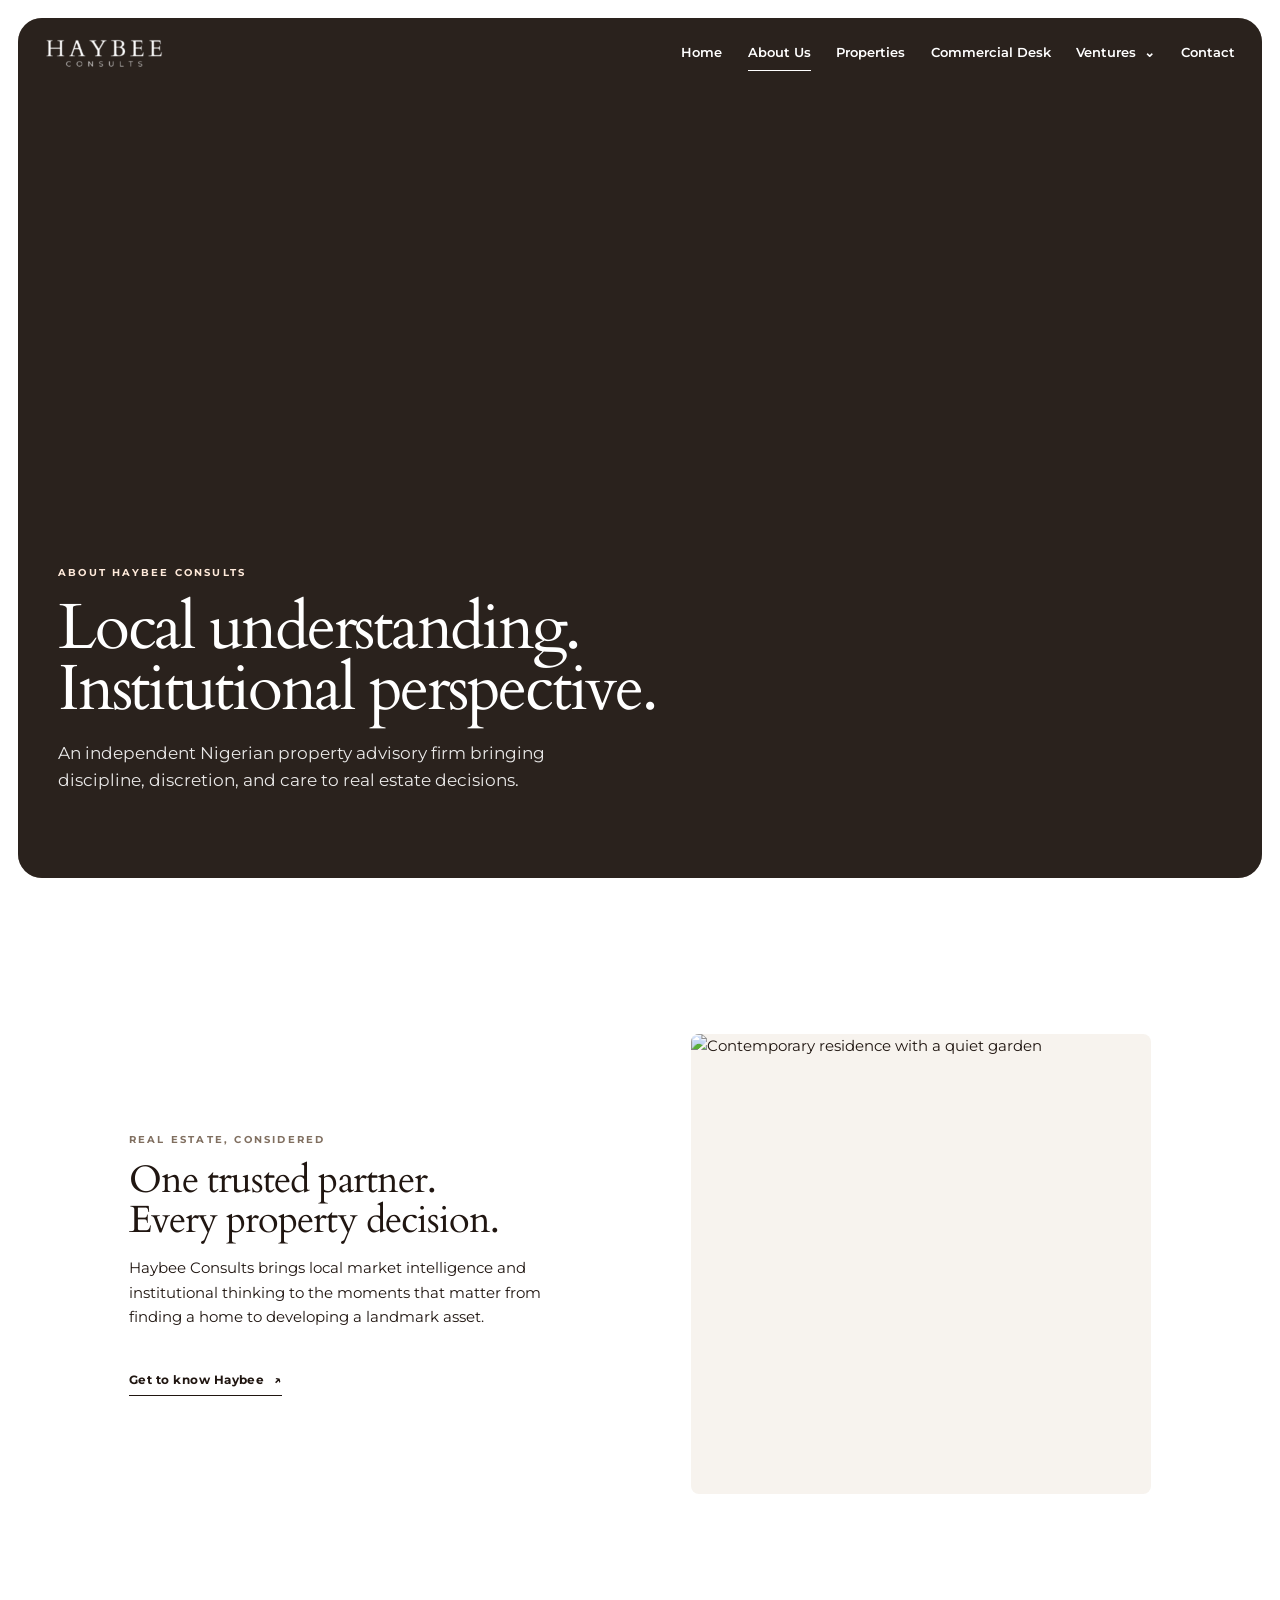
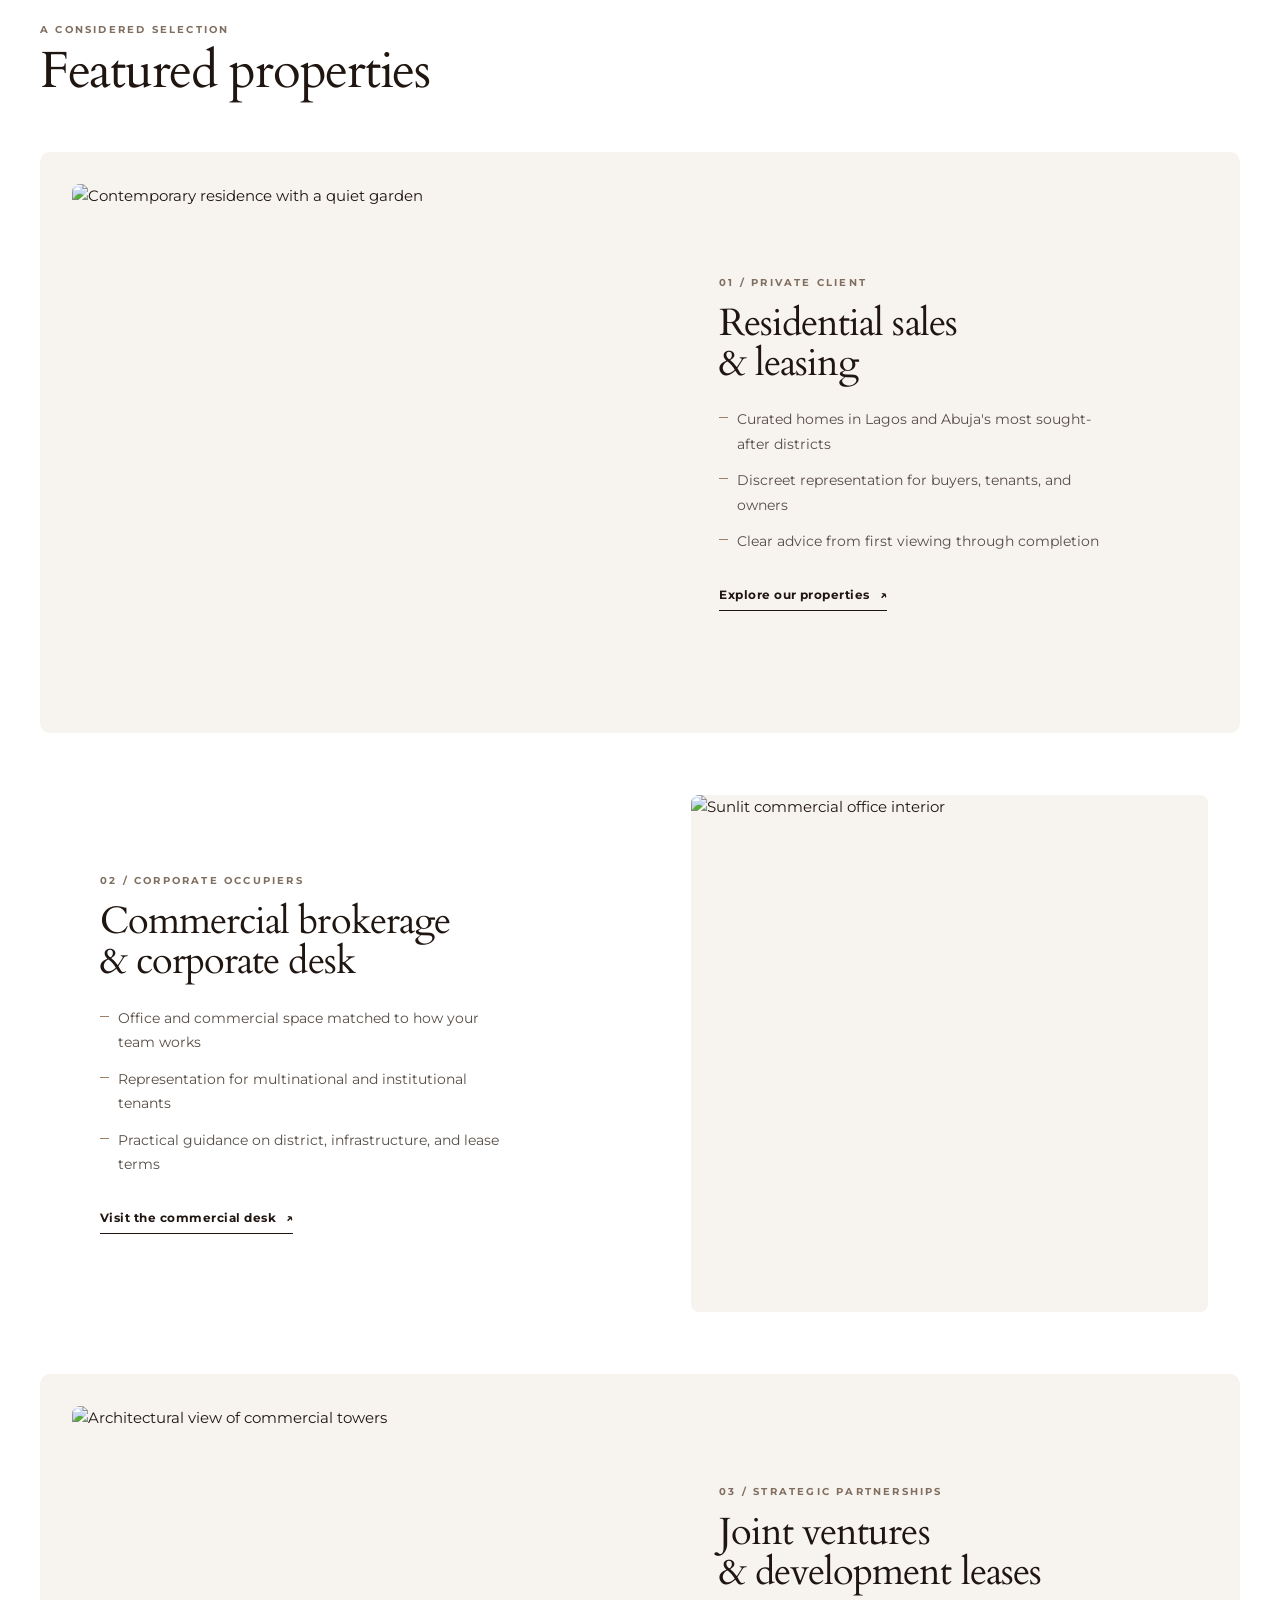
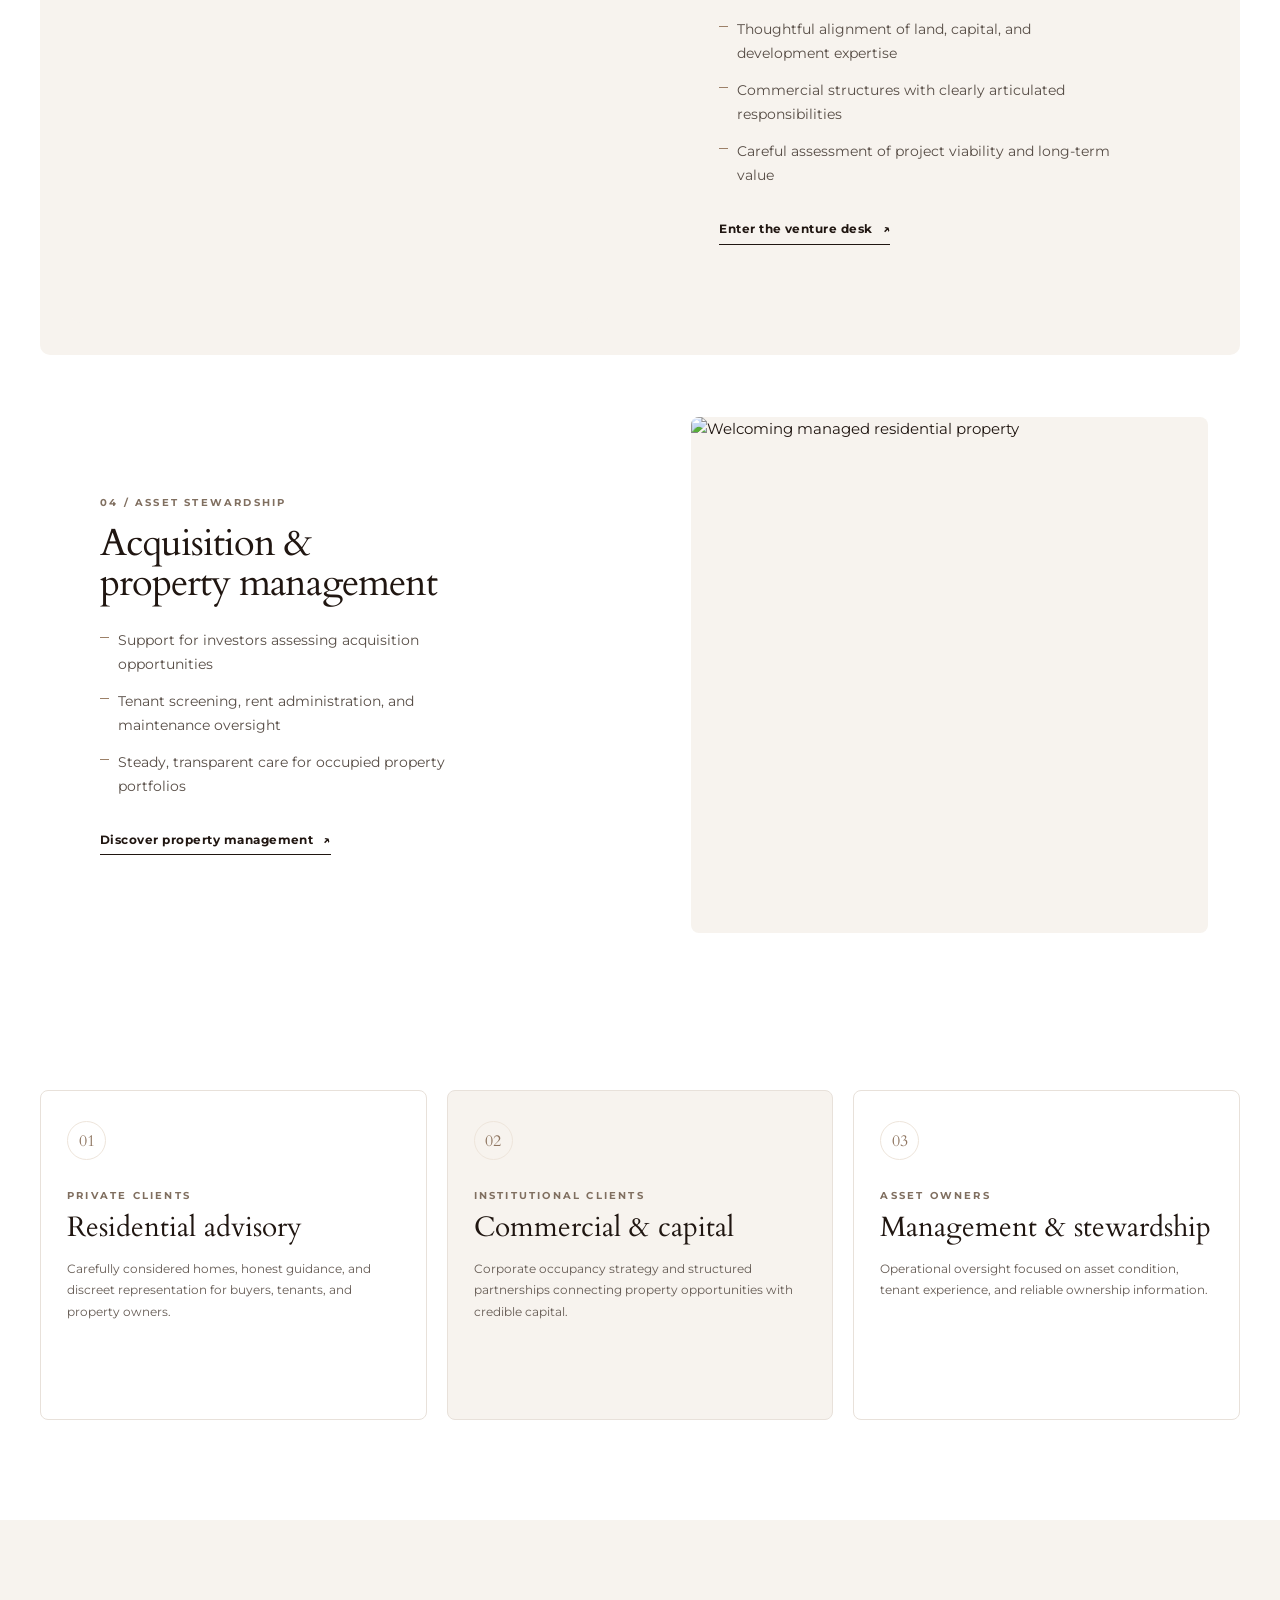
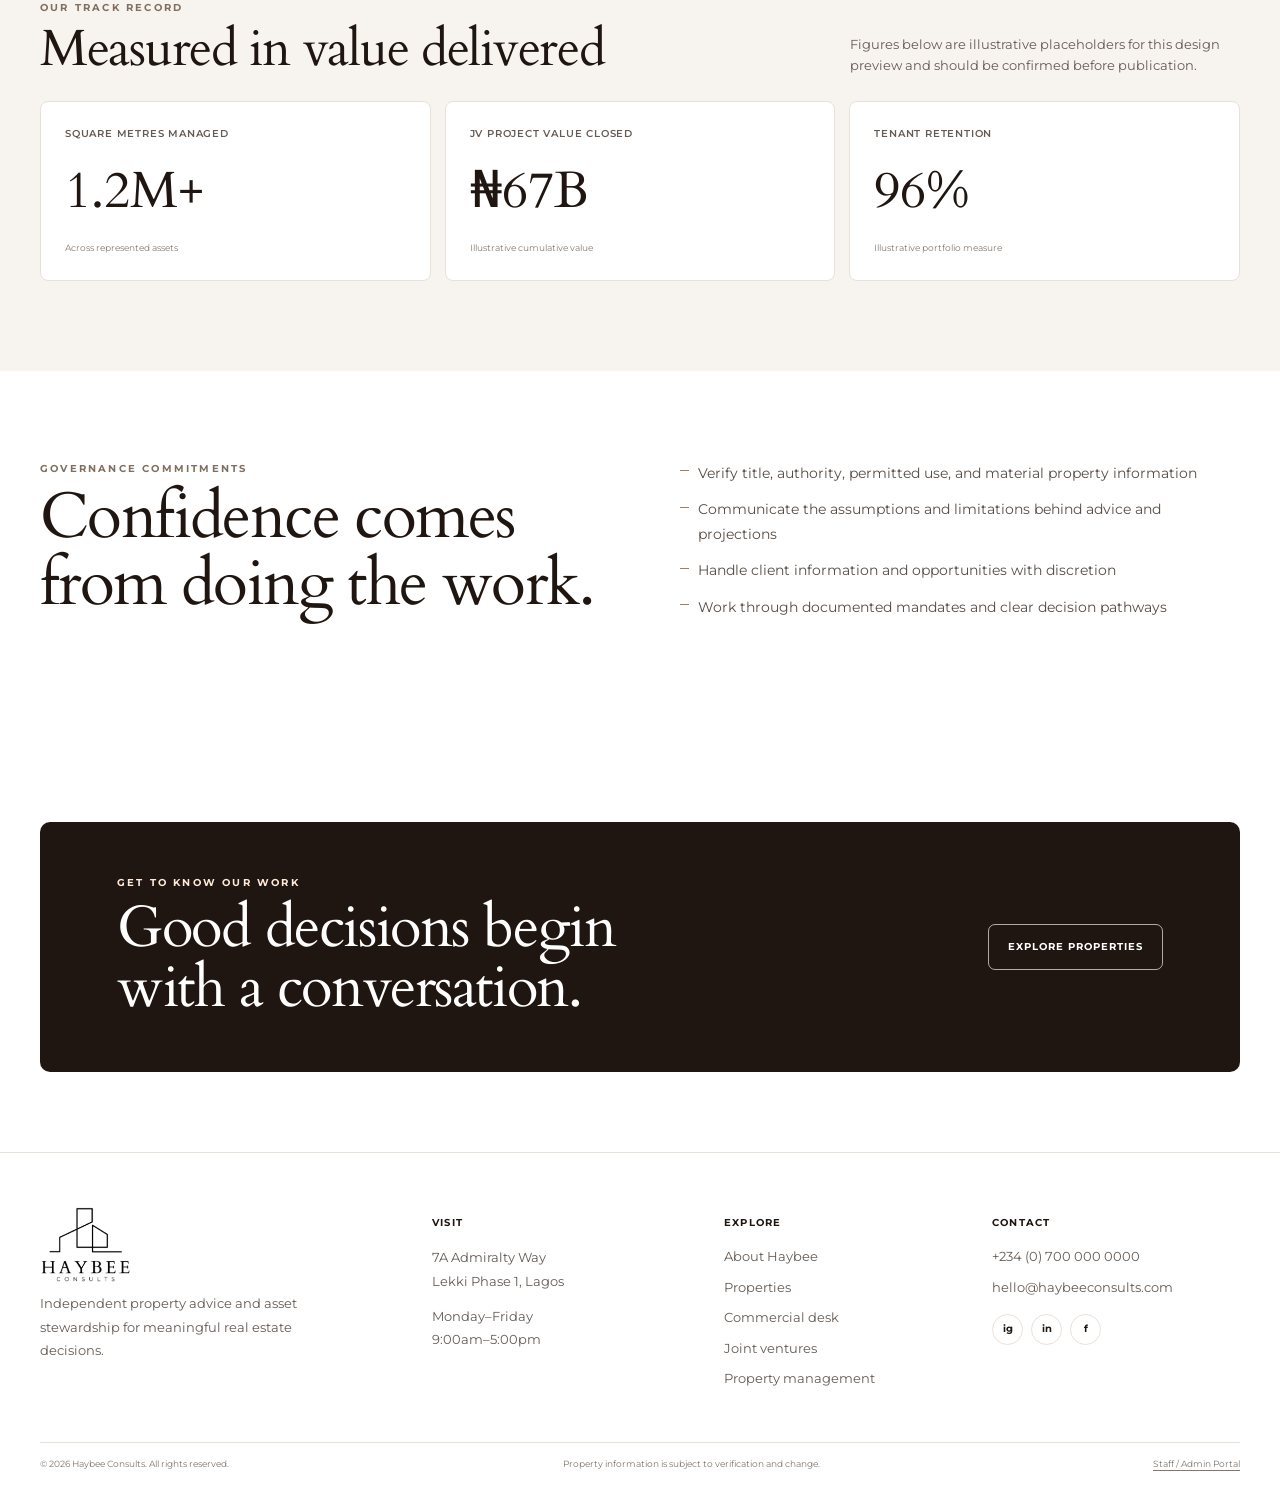
==== commit 0b995c09: "Update branding and enhance property details across multiple pages - Replaced logo image from "logo." ====
--- a/about.html
+++ b/about.html
@@ -21,7 +21,7 @@
   <body>
     <header class="site-header">
       <a class="brand" href="index.html" aria-label="Haybee Consults home"
-        ><img src="assets/logo.png" alt="Haybee Consults" /></a
+        ><img src="assets/logo3.png" alt="Haybee Consults" /></a
       ><button
         class="menu-toggle"
         type="button"
@@ -94,7 +94,7 @@
       </section> -->
 
       <section class="intro section-wrap reveal" id="intro">
-      <!-- Left Column: Text -->
+      <!-- Left Column: Text
       <div class="intro-content">
         <p class="eyebrow">Real estate, considered</p>
         <h2>One trusted partner.<br>Every property decision.</h2>
@@ -103,11 +103,30 @@
         <a class="text-link" href="about.html">Get to know Haybee <span aria-hidden="true">↗</span></a>
       </div>
 
-      <!-- Right Column: Image -->
+      <!-- Right Column: Image ->
       <div class="intro-image">
         <img src="https://images.pexels.com/photos/3786322/pexels-photo-3786322.jpeg"
           alt="Haybee Consults Property Strategy">
+      </div> -->
+
+      <div class="service-row ">
+          <div class="intro-content">
+        <p class="eyebrow">Real estate, considered</p>
+        <h2>One trusted partner.<br>Every property decision.</h2>
+        <p>Haybee Consults brings local market intelligence and institutional thinking to the moments that matter from
+          finding a home to developing a landmark asset.</p>
+        <a class="text-link" href="about.html">Get to know Haybee <span aria-hidden="true">↗</span></a>
       </div>
+          <a
+            class="service-photo"
+            href="properties.html"
+            aria-label="Explore residential properties"
+            ><img
+              src="https://images.unsplash.com/photo-1600607687939-ce8a6c25118c?auto=format&fit=crop&w=1200&q=85"
+              alt="Contemporary residence with a quiet garden"
+              loading="lazy"
+          /></a>
+        </div>
     </section> 
 
       <section class="service-section section-wrap reveal">
--- a/styles.css
+++ b/styles.css
@@ -145,19 +145,19 @@
   color: #fff;
   transform: translateX(-50%);
   transition:
-    color 0.25s ease,
-    background-color 0.25s ease,
-    border-color 0.25s ease,
-    box-shadow 0.25s ease,
-    backdrop-filter 0.25s ease;
+    color 0.4s cubic-bezier(0.16, 1, 0.3, 1),
+    background-color 0.4s cubic-bezier(0.16, 1, 0.3, 1),
+    border-color 0.4s cubic-bezier(0.16, 1, 0.3, 1),
+    box-shadow 0.4s cubic-bezier(0.16, 1, 0.3, 1),
+    backdrop-filter 0.4s cubic-bezier(0.16, 1, 0.3, 1);
 }
 .site-header.scrolled {
-  background: rgba(255, 255, 255, 0.3);
-  backdrop-filter: blur(18px);
-  -webkit-backdrop-filter: blur(18px);
-  border: 1px solid rgba(32, 22, 17, 0.08);
-  box-shadow: 0 8px 30px rgba(32, 22, 17, 0.09);
-  color: var(--walnut, #201611);
+  background: rgba(212, 211, 211, 0.357);
+  backdrop-filter: blur(8px);
+  -webkit-backdrop-filter: blur(8px);
+  border: 1px solid rgba(255, 255, 255, 0.1);
+  box-shadow: 0 8px 30px rgba(32, 22, 17, 0.12);
+  color: #fff;
   border-radius: 12px;
 }
 .brand {
@@ -276,13 +276,15 @@
   filter: none;
 }
 .property-page .site-header {
-  border-color: var(--line);
-  color: var(--walnut);
-  background: rgba(255, 255, 255, 0.9);
-  box-shadow: 0 8px 30px rgba(32, 22, 17, 0.08);
+  border-color: rgba(255, 255, 255, 0.1);
+  color: #fff;
+  background: rgba(32, 22, 17, 0.94);
+  backdrop-filter: blur(8px);
+  -webkit-backdrop-filter: blur(8px);
+  box-shadow: 0 8px 30px rgba(32, 22, 17, 0.12);
 }
 .property-page .brand img {
-  filter: none;
+  filter: brightness(0) invert(1);
 }
 
 /* Full-viewport page headers */
@@ -390,13 +392,21 @@
   text-align: center;
   text-transform: uppercase;
   transition:
-    color 0.2s ease,
-    background-color 0.2s ease,
-    border-color 0.2s ease,
-    transform 0.2s ease;
+    color 0.6s cubic-bezier(0.16, 1, 0.3, 1),
+    background-color 0.6s cubic-bezier(0.16, 1, 0.3, 1),
+    border-color 0.6s cubic-bezier(0.16, 1, 0.3, 1),
+    transform 0.6s cubic-bezier(0.16, 1, 0.3, 1);
+}
+.button > svg,
+.button > span[aria-hidden="true"] {
+  transition: transform 0.6s cubic-bezier(0.16, 1, 0.3, 1);
 }
 .button:hover {
-  transform: translateY(-2px);
+  transform: scale(1.02);
+}
+.button:hover > svg,
+.button:hover > span[aria-hidden="true"] {
+  transform: translateX(4px);
 }
 .button-light {
   color: var(--walnut);
@@ -822,7 +832,7 @@
 }
 
 .image-wrapper:hover img {
-  transform: scale(1.03);
+  transform: scale(1.05) translate3d(0, var(--parallax-y, 0px), 0);
 }
 
 /* The Floating Card */
@@ -1061,6 +1071,8 @@
   padding-top: 106px;
   padding-bottom: 96px;
   text-align: center;
+  grid-template-columns: 1fr 1fr;
+  display: grid;
 }
 .intro h2 {
   margin-top: 14px;
@@ -1162,17 +1174,26 @@
 .property-card {
   display: block;
   min-width: 0;
-  transition: transform 0.25s ease;
+  padding-bottom: 18px;
+  border-bottom: 1px solid var(--line);
+  transition: transform 0.6s cubic-bezier(0.16, 1, 0.3, 1);
 }
 .property-card:hover {
-  transform: translateY(-4px);
+  transform: translateY(-2px);
 }
 .property-image {
   position: relative;
   overflow: hidden;
-  aspect-ratio: 1 / 0.82;
-  border-radius: 8px;
+  aspect-ratio: 1 / 0.9;
+  border-radius: 10px;
   background: var(--sand-deep);
+}
+.parallax-image {
+  overflow: hidden;
+}
+.parallax-image img {
+  transform: scale(1.05) translate3d(0, var(--parallax-y, 0px), 0);
+  will-change: transform;
 }
 .property-image img {
   width: 100%;
@@ -1181,18 +1202,19 @@
   transition: transform 0.6s ease;
 }
 .property-card:hover .property-image img {
-  transform: scale(1.035);
+  transform: scale(1.05) translate3d(0, var(--parallax-y, 0px), 0);
 }
 .property-tag {
   position: absolute;
   bottom: 12px;
   left: 12px;
   max-width: calc(100% - 24px);
-  border-radius: 4px;
-  padding: 7px 10px;
+  border: 1px solid rgba(255, 255, 255, 0.65);
+  border-radius: 5px;
+  padding: 9px 13px;
   color: var(--walnut);
   background: rgba(255, 255, 255, 0.93);
-  font-size: 9px;
+  font-size: 10px;
   font-weight: 700;
   letter-spacing: 0.08em;
   text-transform: uppercase;
@@ -1201,22 +1223,46 @@
   display: flex;
   align-items: start;
   justify-content: space-between;
-  gap: 12px;
-  padding-top: 14px;
+  gap: 16px;
+  padding-top: 18px;
+}
+.property-info .property-meta {
+  display: flex;
+  flex-wrap: wrap;
+  gap: 6px 14px;
+  margin-top: 11px;
+  color: var(--ink-soft);
+  font-size: 13px;
+  line-height: 1.5;
+}
+.property-info .property-meta span + span::before {
+  content: "·";
+  margin-right: 14px;
+  color: #a99a8c;
+}
+.property-highlights {
+  margin: 12px 0 0 !important;
+  color: #806f60 !important;
+  font-size: 12px !important;
+  line-height: 1.6;
 }
 .property-info h3 {
   margin: 0;
-  font: 400 21px/1.2 var(--serif);
+  font: 400 25px/1.2 var(--serif);
 }
 .property-info p {
-  margin: 6px 0 0;
+  margin: 7px 0 0;
   color: var(--ink-soft);
-  font-size: 10px;
+  font-size: 13px;
+  line-height: 1.5;
 }
 .property-info strong {
   flex: 0 0 auto;
-  padding-top: 3px;
-  font-size: 11px;
+  padding-top: 4px;
+  color: var(--walnut);
+  font-size: 17px;
+  line-height: 1.35;
+  white-space: nowrap;
 }
 .featured-section .section-heading {
   align-items: end;
@@ -1786,28 +1832,65 @@
   gap: 50px;
   padding-bottom: 85px;
 }
+.detail-gallery {
+  display: grid;
+  gap: 12px;
+  min-width: 0;
+}
 .detail-image {
   overflow: hidden;
   aspect-ratio: 1 / 0.78;
-  border-radius: 8px;
+  border-radius: 10px;
   background: var(--sand);
 }
 .detail-image img {
   width: 100%;
   height: 100%;
   object-fit: cover;
+  transition: opacity 0.25s ease;
+}
+.detail-thumbnails {
+  display: grid;
+  grid-template-columns: repeat(5, minmax(0, 1fr));
+  gap: 10px;
+}
+.detail-thumbnail {
+  overflow: hidden;
+  aspect-ratio: 1.25;
+  padding: 0;
+  border: 1px solid transparent;
+  border-radius: 6px;
+  background: var(--sand);
+  cursor: pointer;
+  opacity: 0.72;
+  transition: opacity 0.3s ease, border-color 0.3s ease;
+}
+.detail-thumbnail:hover,
+.detail-thumbnail.active,
+.detail-thumbnail:focus-visible {
+  border-color: var(--walnut);
+  opacity: 1;
+}
+.detail-thumbnail:focus-visible {
+  outline: 2px solid var(--walnut);
+  outline-offset: 3px;
+}
+.detail-thumbnail img {
+  width: 100%;
+  height: 100%;
+  object-fit: cover;
 }
 .detail-copy {
   padding-top: 12px;
 }
 .detail-copy h1 {
   margin: 10px 0;
-  font: 400 clamp(2.7rem, 5vw, 4.4rem)/1.02 var(--serif);
+  font: 400 clamp(2rem, 5vw, 3rem)/1.02 var(--serif);
 }
 .detail-price {
   display: block;
   margin: 18px 0;
-  font: 400 30px var(--serif);
+  font: 400 clamp(2rem, 5vw, 3.5rem)/1.02 var(--serif);
 }
 .detail-description {
   color: var(--ink-soft);
@@ -1970,6 +2053,17 @@
   transition:
     opacity 0.7s ease,
     transform 0.7s cubic-bezier(0.2, 0.7, 0.2, 1);
+}
+.reveal-text {
+  opacity: 0;
+  transform: translate3d(0, 30px, 0);
+  transition: opacity 1.2s cubic-bezier(0.16, 1, 0.3, 1), transform 1.2s cubic-bezier(0.16, 1, 0.3, 1);
+  transition-delay: var(--reveal-delay, 0ms);
+  will-change: transform, opacity;
+}
+.reveal-text.is-visible {
+  opacity: 1;
+  transform: translate3d(0, 0, 0);
 }
 .reveal.is-visible {
   opacity: 1;
@@ -2257,6 +2351,12 @@
   .detail-image {
     aspect-ratio: 1 / 0.74;
   }
+  .detail-thumbnails {
+    gap: 7px;
+  }
+  .detail-thumbnail {
+    aspect-ratio: 1.05;
+  }
   .cta-band {
     min-height: 0;
     margin-bottom: 55px;
@@ -2346,7 +2446,7 @@
     margin-top: 0;
   }
   .property-image {
-    aspect-ratio: 1 / 0.8;
+    aspect-ratio: 1 / 0.9;
   }
   .listing-section,
   .content-section {
@@ -2484,6 +2584,7 @@
   gap: 48px;
   text-align: left;
   justify-content: center;
+  grid-template-columns: 1fr 1fr;
 }
 
 .intro-content {
@@ -2492,11 +2593,9 @@
 }
 
 .intro-image {
-  max-width: 500px;
 }
 
 .intro-image img {
-  max-width: 500px;
   object-fit: cover;
   border-radius: 4px;
   aspect-ratio: 1/1;
@@ -3540,4 +3639,4 @@
   .mandate-section {
     padding: 80px 24px;
   }
-}+}
